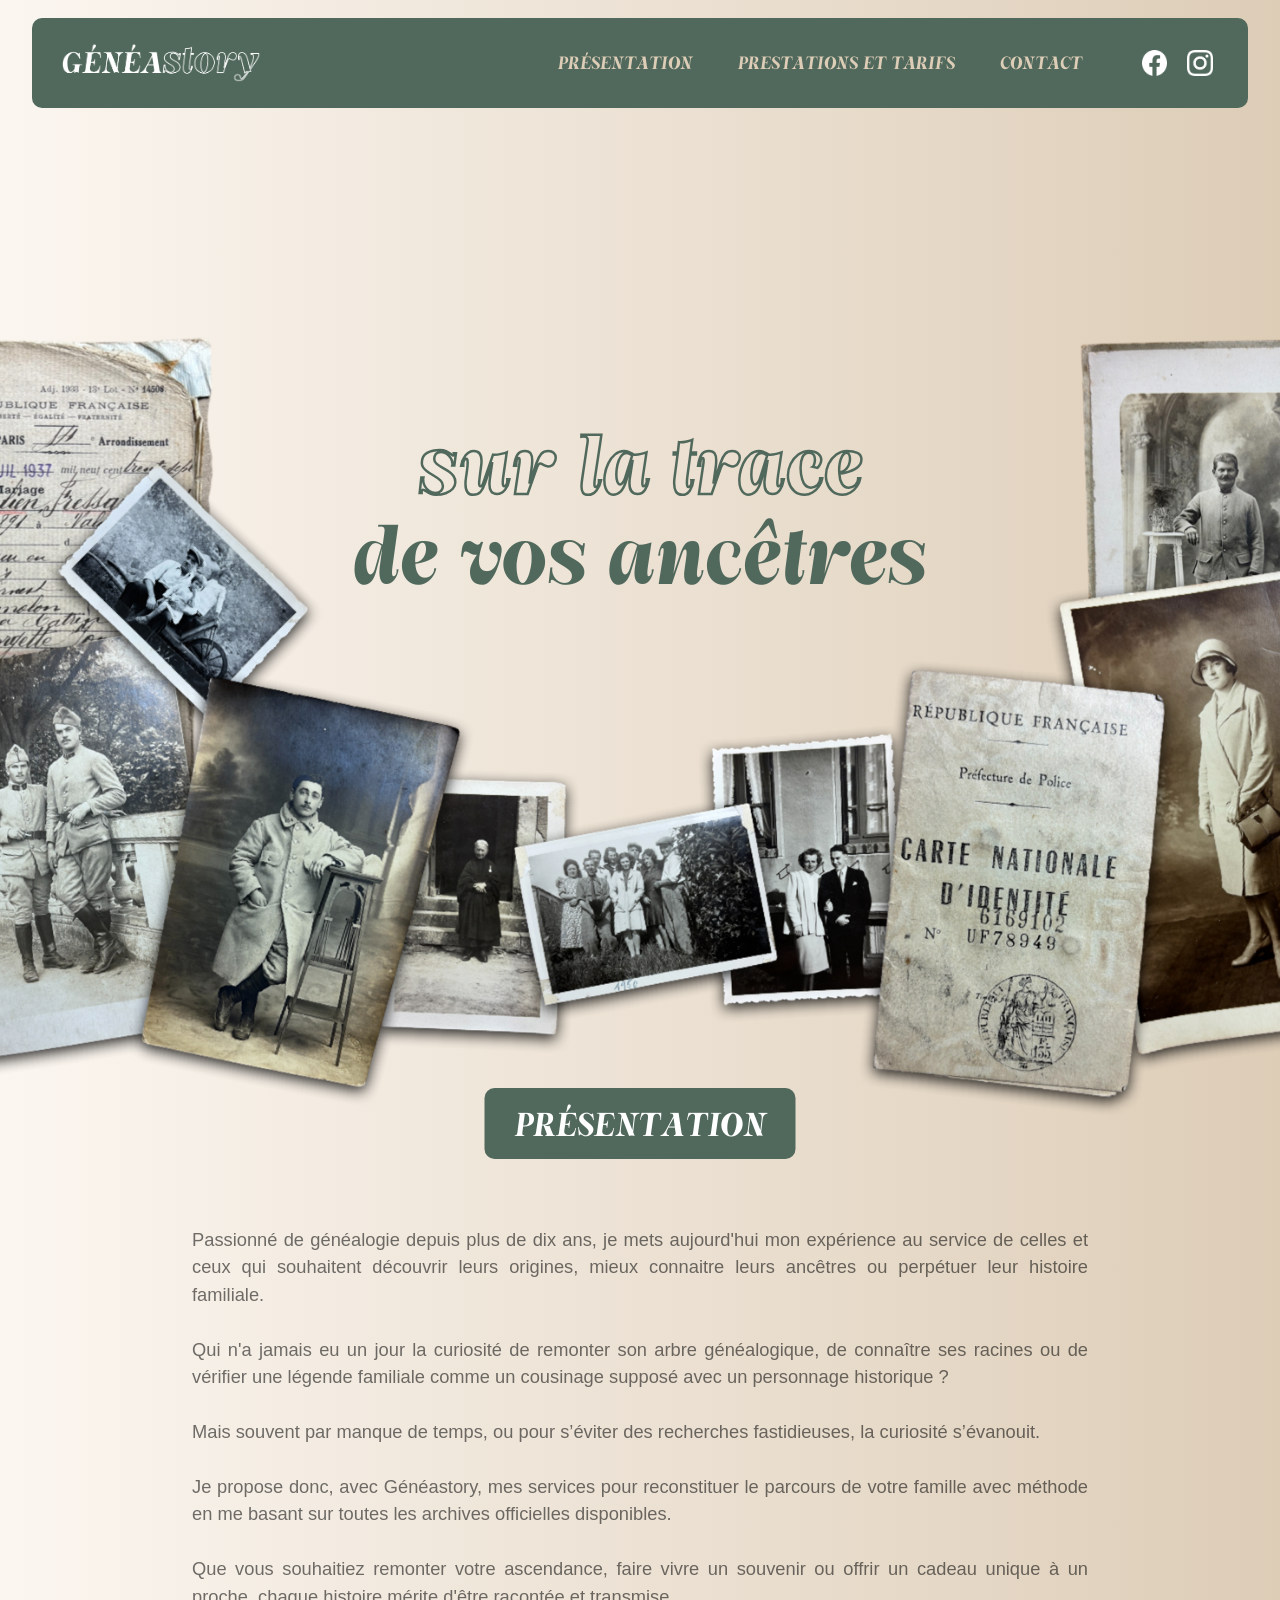
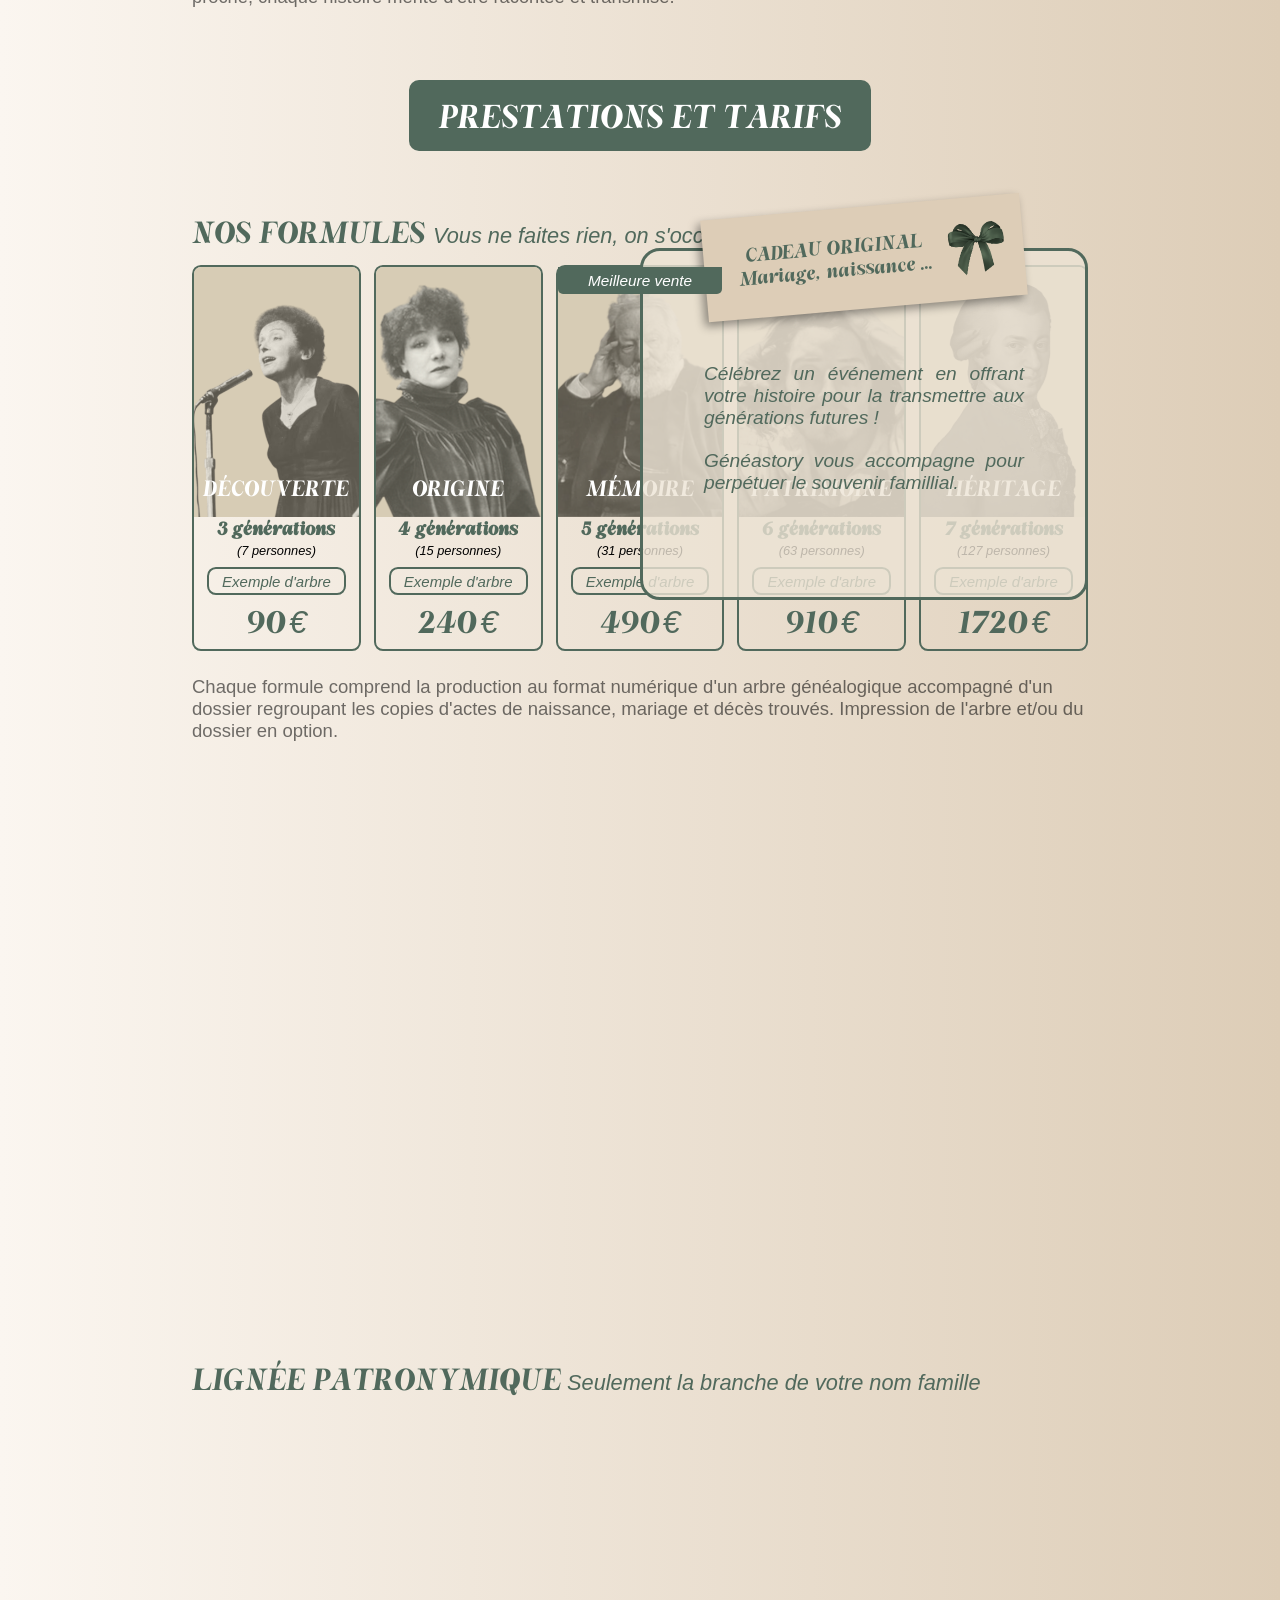
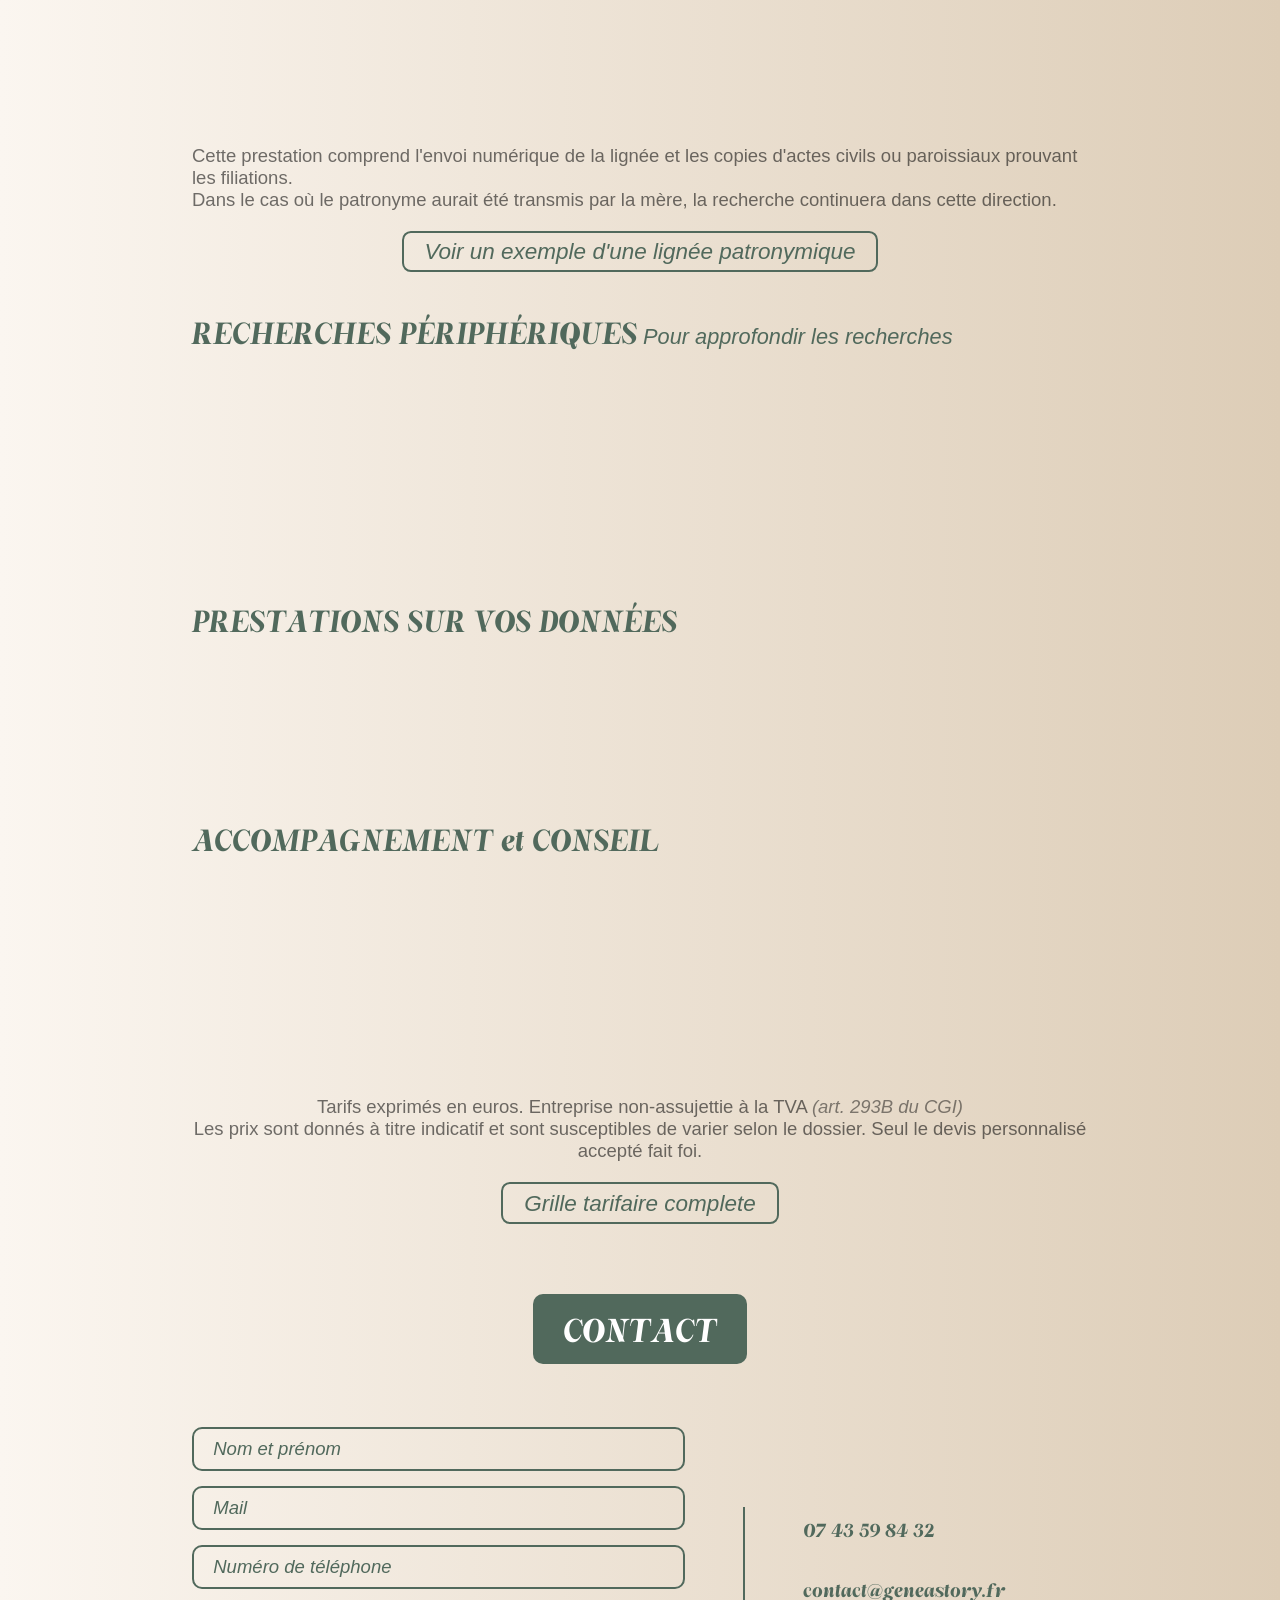
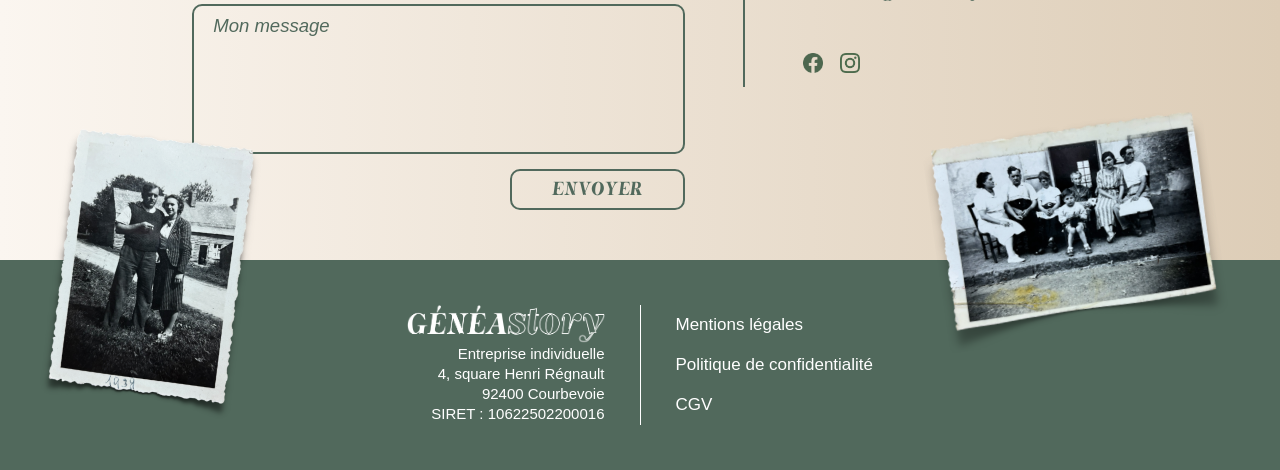
==== index.html @ c52652e8 "premier commit" ====
<!---------------------------------------
    © Arnaud Aublet, Guillaume Pannetier
    ---------------------------------------->

<!DOCTYPE html>
<html lang="fr">
<head>
    <meta charset="UTF-8" />
    <meta name="viewport" content="width=device-width, initial-scale=1.0"/>
    <title>Généastory</title>
    <link rel="icon" type="image/png" href="photos-site/logo-carre-geneastory.png">
    <!-- FEUILLE DE STYLE CSS -->
    <link href="css.css" rel="stylesheet">
</head>

<body>
    <header>
        <div id="nav-barre">
            <a href="#" class="lien-logo"><img alt="logo" class="logo" src="photos-site/logo-geneastory.png"></a>
            <nav class="nav">
                <a href="#presentation" class="bouton" id="bouton-pres">présentation</a>
                <a href="#tarifs" class="bouton" id="bouton-tarifs">prestations et tarifs</a>
                <a href="#contact" class="bouton" id="bouton-contact">contact</a>
                <div id="reseaux">
                    <a href="https://www.facebook.com/geneastory" target="_blank"><img alt="facebook" class="logos-reseaux" id="logo-fb" src="photos-site/logo-fb-geneastory.png"></a>
                    <a href="https://www.instagram.com/geneastory_" target="_blank"><img alt="instagram" class="logos-reseaux" id="logo-insta" src="photos-site/logo-insta-geneastory.png"></a>
                </div>
            </nav>
        </div>
        <button class="hamburger" type="button" aria-label="Toggle navigation" aria-expanded="false">
                <span></span>
                <span></span>
                <span></span>
        </button>
    </header>

    <main>
        <section id="home">
            <h1 id="titre-site">
                <span class="texte-transparent">sur la trace</span><br>
                <span>de vos ancêtres</span>
            </h1>
            <img src="photos-site/ensemble-photos.png" alt="archives" class="archives" id="archives-ordi">
            <img src="photos-site/ensemble-photos-mobile.png" alt="archives" class="archives" id="archives-mobile">
        </section>
        <section id="presentation">
            <h1 class="titre-section">présentation</h1>
            <p id="texte-presentation">
                <br>
                Passionné de généalogie depuis plus de dix ans, je mets aujourd'hui mon expérience au service de celles et ceux qui souhaitent découvrir leurs origines, mieux connaitre leurs ancêtres ou perpétuer leur histoire familiale.
                <br><br>
                Qui n'a jamais eu un jour la curiosité de remonter son arbre généalogique, de connaître ses racines ou de vérifier une légende familiale comme un cousinage supposé avec un personnage historique ?
                <br><br>
                Mais souvent par manque de temps, ou pour s’éviter des recherches fastidieuses, la curiosité s’évanouit.
                <br><br>
                Je propose donc, avec Généastory, mes services pour reconstituer le parcours de votre famille avec méthode en me basant sur toutes les archives officielles disponibles.
                 <br><br>
                Que vous souhaitiez remonter votre ascendance, faire vivre un souvenir ou offrir un cadeau unique à un proche, chaque histoire mérite d'être racontée et transmise.
            </p>
        </section>
        <section id="tarifs">
            <h1 class="titre-section">prestations et tarifs</h1>
            <h2 class="sous-titre">
                <span class="categories ligne-haute">Nos formules </span>
                <span class="ligne-basse">Vous ne faites rien, on s'occupe de tout !</span>
            </h2>
            <div id="formules">
                <div class="carte openPdf" href="pdf/decouverte.png" id="decouverte">
                    <img src="photos-site/1-decouverte-miniature.png" alt="découverte" class="img-carte">
                    <h3>Découverte</h3>
                    <h4>3 générations</h4>
                    <p>(7 personnes)</p>
                    <div class="exemple">Exemple d'arbre</div>
                    <p class="prix">90<span class="euro"> €</span></p>
                </div>
                <div class="carte openPdf" href="pdf/origine.png" id="origine">
                    <img src="photos-site/2-origine-miniature.png" alt="origine" class="img-carte">
                    <h3>Origine</h3>
                    <h4>4 générations</h4>
                    <p>(15 personnes)</p>
                    <a class="exemple">Exemple d'arbre</a>
                    <p class="prix">240<span class="euro"> €</span></p>
                </div>
                <div class="carte meilleure-vente openPdf" href="pdf/memoire.png" id="memoire" >
                    <img src="photos-site/3-memoire-miniature.png" alt="mémoire" class="img-carte">
                    <h3>Mémoire</h3>
                    <h4>5 générations</h4>
                    <p>(31 personnes)</p>
                    <a class="exemple">Exemple d'arbre</a>
                    <p class="prix">490<span class="euro"> €</span></p>
                </div>
                <div class="carte openPdf" href="pdf/patrimoine.png" id="patrimoine">
                    <img src="photos-site/4-patrimoine-miniature.png" alt="patrimoine" class="img-carte">
                    <h3>Patrimoine</h3>
                    <h4>6 générations</h4>
                    <p>(63 personnes)</p>
                    <a class="exemple">Exemple d'arbre</a>
                    <p class="prix">910<span class="euro"> €</span></p>
                </div>
                <div class="carte openPdf" href="pdf/heritage.png" id="heritage">
                    <img src="photos-site/5-heritage-miniature.png" alt="héritage" class="img-carte">
                    <h3>Héritage</h3>
                    <h4>7 générations</h4>
                    <p>(127 personnes)</p>
                    <a class="exemple">Exemple d'arbre</a>
                    <p class="prix">1720<span class="euro"> €</span></p>
                </div>
                <div class="carte" id="carte-cadeau">
                    <div class="idee-cadeau">
                        <p>
                            CADEAU ORIGINAL <br>
                            Mariage, naissance ...
                        </p>
                        <img src="photos-site/noeud.png" alt="noeud" class="noeud">
                    </div>
                </div>
            </div>
            <p class="asterisque">Chaque formule comprend la production au format numérique d'un arbre généalogique accompagné d'un dossier regroupant les copies d'actes de naissance, mariage et décès trouvés. Impression de l'arbre et/ou du dossier en option.</p>
            
            <div id="arbre">
                <img src="photos-site/arbre-genealogique.PNG" alt="arbre" id="photo-arbre">
                <div id="enveloppe">
                    <div class="idee-cadeau">
                        <p>
                            CADEAU ORIGINAL <br>
                            Mariage, naissance ...
                        </p>
                        <img src="photos-site/noeud.png" alt="noeud" class="noeud">
                    </div>
                    <p id="celebrez">Célébrez un événement en offrant votre histoire pour la transmettre aux générations futures ! <br><br>
                                    Généastory vous accompagne pour perpétuer le souvenir famillial.</p>
                </div>
            </div>

            <h2 class="sous-titre">
                <span class="categories ligne-haute">Lignée patronymique</span> 
                <span class="ligne-basse">Seulement la branche de votre nom famille</span>
            </h2>
            <div id="lignees">
                <div class="lignee ligne" id="quatre">
                    <h4>Nom de famille sur 4 générations</h4>
                    <p class="prix">60<span class="euro"> €</span></p>
                </div>
                <div class="lignee ligne" id="cinq">
                    <h4>Nom de famille sur 5 générations</h4>
                    <p class="prix">75<span class="euro"> €</span></p>
                </div>
                <div class="lignee ligne" id="six">
                    <h4>Nom de famille sur 6 générations</h4>
                    <p class="prix">90<span class="euro"> €</span></p>
                </div>
                <div class="lignee ligne" id="sept">
                    <h4>Nom de famille sur 7 générations</h4>
                    <p class="prix">105<span class="euro"> €</span></p>
                </div>
                <div class="lignee ligne" id="huit">
                    <h4>Nom de famille sur 8 générations</h4>
                    <p class="prix">120<span class="euro"> €</span></p>
                </div>
                <div class="lignee ligne" id="neuf">
                    <h4>Nom de famille sur 9 générations</h4>
                    <p class="prix">135<span class="euro"> €</span></p>
                </div>
                <div class="lignee ligne" id="dix">
                    <h4>Nom de famille sur 10 générations</h4>
                    <p class="prix">150<span class="euro"> €</span></p>
                </div>
                <div class="lignee ligne" id="onze">
                    <h4>À partir de 11 générations</h4>
                    <p class="prix"><span class="plus">+ </span>20<span class="euro"> €</span><span class="petit">/ancêtre</span></p>
                </div>
            </div> 
            <p class="asterisque">Cette prestation comprend l'envoi numérique de la lignée et les copies d'actes civils ou paroissiaux prouvant les filiations.<br>
                Dans le cas où le patronyme aurait été transmis par la mère, la recherche continuera dans cette direction.</p>
            <a href="pdf/lignee-patronymique.png" id="patronymique" class="exemple openPdf">Voir un exemple d'une lignée patronymique</a>
                        
            <h2 class="sous-titre">
                <span class="categories ligne-haute">Recherches périphériques</span> 
                <span class="ligne-basse">Pour approfondir les recherches</span>
            </h2>
            <div class="ligne" id="fratrie">
                <h4 class="ligne-haute">Recherche des frères et</h4> 
                <h4 class="ligne-basse">sœurs d'un ancêtre</h4>
                <p class="prix">120<span class="euro"> €</span></p>
            </div>
            <div class="ligne" id="oncles">
                <h4>Recherche des oncles et tantes d'un ancêtre</h4>
                <p class="prix">120<span class="euro"> €</span></p>
            </div>
            <div class="ligne" id="cousins">
                <h4>Recherche de cousins d'un ancêtre</h4>
                <p class="prix">150<span class="euro"> €</span><span class="petit">/branche</span></p>
            </div>
            
            <h2 class="sous-titre">
                <span class="categories ligne-haute">Prestations sur</span> 
                <span class="categories ligne-basse">vos données</span>
            </h2>
            <div class="ligne" id="mise-en-forme">
                <h4>Mise en forme de vos données</h4>
                <h4><span class="parentheses"> (format numérique ou format papier)</span></h4>
                <p class="prix">4<span class="euro"> €</span><span class="petit">/ancêtre</span></p>
            </div>
            <div class="ligne" id="verification">
                <h4>Vérification et correction</h4>
                <h4><span class="parentheses"> (de votre arbre généalogique)</span></h4>
                <p class="prix">7<span class="euro"> €</span><span class="petit">/ancêtre</span></p>
            </div>

            <h2 class="sous-titre"><span class="categories">Accompagnement <span class="minuscule">et</span> conseil</span></h2>
            <div class="ligne" id="aide">
                <h4>Aide à la généalogie à domicile</h4>
                <p class="prix">20<span class="euro"> €</span><span class="petit">/heure <span class="plus">+</span> déplacement</span></p>
            </div>
            <div class="ligne" id="initiation">
                <h4>Initiation à la généalogie</h4>
                <p class="prix">100<span class="euro"> €</span><span class="petit">/demi-journée <span class="plus">+</span> déplacement</span></p>
            </div>
            <div class="ligne" id="sur-mesure">
                <h4>Vos projets sur mesure</h4>
                <a href="#contact" id="devis" class="exemple">SUR DEVIS</a>
            </div>
            <p class="asterisque centre">Tarifs exprimés en euros. Entreprise non-assujettie à la TVA <span class="article">(art. 293B du CGI)</span><br>
                Les prix sont donnés à titre indicatif et sont susceptibles de varier selon le dossier. Seul le devis personnalisé accepté fait foi.</p>
            <a href="pdf/tarifs.png" id="grille" class="exemple openPdf">Grille tarifaire complete</a>
            </section>

        <section id="contact">
            <h1 class="titre-section">contact</h1>
            <div id="formulaire">
                <div class="gauche">
                    <form 
                    name="contact" 
                    method="POST" 
                    data-netlify="true"
                    netlify-honeypot="bot-field"
                    netlify>

                        <input type="hidden" name="form-name" value="contact">

                        <input type="text" name="nom" placeholder="Nom et prénom" required>
                        <input type="email" name="email" placeholder="Mail" required>
                        <input type="tel" name="numero" placeholder="Numéro de téléphone">
                        <textarea name="message" placeholder="Mon message" required></textarea>
                        <p hidden>
                            <label>
                                Ne pas remplir : <input name="bot-field">
                            </label>
                        </p>
                        <button type="submit">Envoyer</button>
                    </form>
                    <p id="confirmation">
                        Votre message a bien été envoyé !
                    </p>
                </div>

                <div class="separateur"></div>

                <div class="droite">
                    <p>
                        07 43 59 84 32 <br>
                        contact@geneastory.fr <br>
                        <span id="logos-form">
                            <a href="https://www.facebook.com/geneastory" target="_blank"><img alt="facebook" class="logos-reseaux" id="logo-fb" src="photos-site/logo-fb-geneastory.png"></a>
                            <a href="https://www.instagram.com/geneastory_" target="_blank"><img alt="instagram" class="logos-reseaux" id="logo-insta" src="photos-site/logo-insta-geneastory.png"></a>
                        </span>
                    </p>
                </div>
            </div>
        </section>
    </main>

    <footer>
        <img src="photos-site/photo-scroll-1.png" alt="archive" id="scroll-1">
        <img src="photos-site/photo-scroll-3.png" alt="archive" id="scroll-3">
        <div id="bottom">
            <div class="gauche">
                <a href="#" class="lien-logo"><img alt="logo" class="logo" src="photos-site/logo-geneastory.png"></a>
                <p id="adresse">
                    Entreprise individuelle<br>
                    4, square Henri Régnault <br>
                    92400 Courbevoie <br>
                    SIRET : 10622502200016
                </p>
            </div>
            <div class="separateur"></div>
            <div class="droite">
                <a href="mentions-legales.html" class="lien-header">Mentions légales</a>
                <a href="politique-confidentialite.html" class="lien-header">Politique de confidentialité</a>
                <a href="cgv.html" class="lien-header">CGV</a>
            </div>
        </div>
    </footer>

    <div id="imageModal" class="modal">
    <div class="modal-content">
        <button class="close">&times;</button>
        <div class="image-container">
            <img id="modalImage" src="" alt="">
        </div>
    </div>
</div>

    <script src="js.js"></script>

</body>
</html>
---- css.css ----
/*
    =========================================
    © Arnaud Aublet, Guillaume Pannetier
    =========================================
*/

@font-face {
    font-family : Skene;
    src: url(fonts/skene-italic-Regular.ttf);
}

* {
    margin: 0;
    padding: 0;
    box-sizing: border-box;
    font-family: "Roboto", sans-serif;
}

body {
    overflow-x: clip;
}

html {
    overscroll-behavior-y: none;
    overscroll-behavior-x: none;
    overflow-x: clip;
    background: 
        linear-gradient(to right, 
                        rgb(251, 246, 240), 
                        rgb(221, 205, 183));
}

/*
========================================
                  Menu
========================================
*/

header {
    display: flex;
    justify-content: center;
    align-items: center;
    position: sticky;
    top: 0;
    margin-top: clamp(10px, 2vh, 20px);
    z-index: 1000;
}

#nav-barre {
    display: flex;
    align-items: center;
    background: #51695C;
    width: 95%;
    height: clamp(50px, 10vh, 100px);
    max-height: 10vw;
    border-radius: 10px;
}

.lien-logo {
    margin-right: auto;
    margin-left: clamp(15px, 5vw, 30px);
}

.logo {
    display: flex;
    height: clamp(30px, 3vw, 60px);
    width: auto; 
    filter: brightness(0) invert(1);
    align-items: center;
    transition: all 0.3s ease;
}

nav {
    display: flex;
    justify-content: center;
    align-items: center;
    padding: 5px;
    gap: clamp(10px, 3.5vw, 100px);
    text-transform: uppercase;
    line-height: 1;
}

.bouton {
    margin-top: clamp(1.25px, 0.143vw, 2.5px);
    font-family: Skene;
    text-decoration: none;
    color: #ddcdb7;
    font-size: clamp(17.5px, 1.3vw, 27.5px);
    white-space: nowrap;
    transition: transform 0.3 ease; 
}

.bouton:hover, .bouton.PageActive {
    margin-top: none;
    color: white;
    text-transform: lowercase;
    font-size: clamp(21.5px, 1.6vw, 33.85px);
}

#bouton-pres:hover, .PageActive#bouton-pres {
    padding: 0 clamp(4.9px, 0.37vw, 7.83px);
}

#bouton-tarifs:hover, .PageActive#bouton-tarifs {
    padding: 0 clamp(9.2px, 0.67vw, 14.17px);
}

#bouton-contact:hover, .PageActive#bouton-contact {
    padding: 0 clamp(6.26px, 0.465vw, 9.84px);
}

#reseaux {
    display: flex;
    justify-content: center;
    align-items: center;
    gap: clamp(10px, 3vw, 20px);
    margin-left: clamp(10px, 5vw, 15px);
    margin-right: clamp(15px, 5vw, 30px);
}

.logos-reseaux {
    height: clamp(20px, 2vw, 40px);
    width: auto;
    vertical-align: middle;
    transition: all 0.3s ease;
}

.logos-reseaux:hover {
    transform: scale(1.15);
}

.logos-reseaux:not(#logos-form .logos-reseaux) {
    filter: brightness(0) invert(1);
}

.hamburger {
    display: none;
}

@media screen and (max-width: 900px) and (min-width: 551px) {
    #reseaux {
        display: none;
    }

    nav {
        margin-right: clamp(5px, 2vw, 20px);
    }

    .lien-logo {
        margin-left: clamp(5px, 2vw, 20px);
    }
}

@media screen and (max-width: 720px) and (min-width: 551px) {
    nav {
        margin: 0 auto;
    }

    header .lien-logo {
        display: none;
    }
}

@media screen and (max-width: 550px) {
    header{
        position: sticky;
        top: 0;
        margin: 0;
        background: transparent;
        justify-content: center;
    }

    #nav-barre{
        width: 100%;
        height: 7vh;
        border-radius: 0;
        justify-content: center;
        position: relative;
        z-index: 100;
        box-shadow: 0 20px 40px rgba(0, 0, 0, 0.15);
        max-height: 100px;
    }

    .lien-logo{
        margin: 0;
    }

    .logo{
        height: clamp(25px, 10vw, 45px);
    }

    #nav-barre:has(.nav.open)::after {
        content: "";
        position: fixed;
        margin-top: 7vh;
        width: 100vw;    /* longueur */

        height: 1px;

        background: linear-gradient(
            to right,
            transparent,
            rgba(255, 255, 255, 0.2) 25%,
            rgba(255, 255, 255, 0.5) 50%,
            rgba(255, 255, 255, 0.2) 75%,
            transparent
        );
        transition: all 0.5s ease;
    }

    .nav{
        position: absolute;
        top: 7vh;
        left: 0;
        width: 100%;

        display: flex;
        flex-direction: column;
        justify-content: flex-start;
        align-items: center;

        gap: 25px;
        padding: 30px 0;

        background: #51695C;
        border-radius: 0 0 20px 20px;
        transition: transform .35s ease;
        transform: translateY(-150%);
        z-index: -1;
    }

    .nav.open{
        transform: translateY(0);
    }

    .bouton{
        font-size: 18px;
        margin: 2.5px 0;
    }

    #reseaux {
        display: flex;
        justify-content: center;
        gap: 20px;
        margin: 10px 0 0 0;
    }

    .logos-reseaux {
        height: clamp(12.5px, 2.5vh, 25px);
    }

    .hamburger{
        position: absolute;
        right: 18px;

        display: flex;
        justify-content: center;
        align-items: center;

        width: 26px;
        height: 22px;

        border: none;
        background: transparent;
        cursor: pointer;
        z-index: 200;
    }

    .hamburger span{
        position: absolute;
        width:100%;
        height:2px;
        background:white;
        transition:.3s;
    }

    .hamburger span:nth-child(1){
        transform:translateY(-8px);
    }

    .hamburger span:nth-child(3){
        transform:translateY(8px);
    }

    .hamburger.open span:nth-child(1){
        transform:rotate(45deg);
    }

    .hamburger.open span:nth-child(2){
        opacity:0;
    }

    .hamburger.open span:nth-child(3){
        transform:rotate(-45deg);
    }
}

/*
========================================
                  Main
========================================
*/

#presentation, #tarifs, #contact, #mentions, #pc, #cgv {
    margin-left: 50%;
    transform: translateX(-50%);
    margin-top: 50px;
    width: 70vw;
}

#presentation, #tarifs, #contact {
    scroll-margin-top: 12vh;
}

.titre-section {
    display: inline-flex;
    align-items: center;
    justify-content: center;
    background: #51695C;
    border-radius: 10px;
    padding: clamp(10px, 2vh, 20px) clamp(15px, 5vw, 30px) clamp(7.5px, 1.5vh, 15px) clamp(15px, 5vw, 30px);
    text-transform: uppercase;
    font-family: Skene;
    color: white;
    margin-left: 50%;
    transform: translateX(-50%);
    font-size: clamp(32.5px, 2.14vw, 75px);
    font-weight: lighter;
    margin-top: 20px;
    margin-bottom: 20px;
    width: max-content;
    white-space: nowrap;
}

#formulaire, #bottom {
    display: flex;
    align-items: stretch;
    gap: clamp(5px, 1.5vw, 10px);
}

.gauche, .droite {
    display: flex;
    flex-direction: column;
    flex-shrink: 0;
    width: 50%;
}

@media screen and (max-width: 900px) {
    
    #presentation, #tarifs, #contact, #mentions, #pc, #cgv {
        width: 85vw;
    }
    
}

@media screen and (max-width: 550px) {

    #presentation, #tarifs, #contact, #mentions, #pc, #cgv {
        width: 85vw;
    }

    #presentation, #tarifs, #contact {
        scroll-margin-top: 10vh;
    }

    .titre-section {
        font-size: clamp(17.5px, 6vw, 30px);
    }

    #formulaire, #bottom {
        flex-direction: column;
    }

    .gauche, .droite {
        width: 100%;
        align-items: center;
        justify-content: center;
    }
}

/*
=========================================
                1ère page
=========================================
*/

#home {
    font-family: Skene;
    height: 100vh;
    position: relative;
    min-height: 61vw;
}

#titre-site {
    left: 50vw;
    top: 45vh;
    transform: translate(-50%, -50%);
    position: absolute;
    pointer-events: none;
    white-space: nowrap;
    line-height: min(6vw, clamp(2vw, 5vh, 90px));
    color: #51695C;
}

#titre-site span {
    font-weight: lighter;
    font-family: Skene;
    font-size: clamp(75px, 6.5vw, 200px);
    letter-spacing: -0.01em;
    display: flex;
    align-items: center;
    justify-content: center;
}

.texte-transparent {
    -webkit-text-stroke: 2.5px #51695C;  /* Contour en vert */
    color: transparent;  /* Texte en transparent */
}

.archives {
    position: absolute;
    left: 50%;
}

#archives-ordi {
    width: 100%;
    height: auto;
    bottom: 0;
    transform: translate(-50%, 15%);
}

#archives-mobile {
    transform: translate(-50%, -45%);
    display: none;
}

@media screen and (max-width: 550px) {
    
    #titre-site span {
        font-size: clamp(30px, 12.5vw, 75px);
    }

    #archives-ordi{
        display: none;
    }

    #archives-mobile {
        display: block;
        width: 115vw;
        top: 50%;
    }

    .texte-transparent{
        -webkit-text-stroke: 2px #51695C;
    }
}

@media screen and (max-width: 1260px) and (min-width: 551px){
    #archives-ordi{
        width:130svh;
    }

}

/*
=========================================
                2ème page
=========================================
*/

#presentation {
    margin-top: 60px;
}

#texte-presentation {
    margin: 20px auto;
    font-size: clamp(17.5px, 1.43vw, 25px);
    text-align: justify;
    line-height: 1.5;
    font-weight: 500;
    opacity: 0.55;
}

@media screen and (max-width: 550px) {

    #presentation {
        margin-top: 20vh;
    }

    #texte-presentation {
        font-size: clamp(12.5px, 3.5vw, 20px);
    }
}

/*
=========================================
                3ème page
=========================================
*/

.sous-titre {
    color: #51695C;
    margin-top: clamp(25px, 5vh, 50px);
    margin-bottom: clamp(7.5px, 1.5vh, 15px);
    font-style: italic;
    font-weight: 100;
    font-size: clamp(15px, 1.7vw, 27.5px);
}

.sous-titre .categories {
    font-style: normal;
    font-family: Skene;
    font-size: clamp(20px, 2.35vw, 40px);
    text-transform: uppercase;
}

.ligne-haute, .ligne-basse {
    white-space: nowrap;
}

.sous-titre .categories .minuscule {
    font-style: normal;
    font-family: Skene;
    font-size: clamp(20px, 2.35vw, 40px);
    text-transform: lowercase;
}

#formules {
    display: flex;
    justify-content: center;
    align-items: center;
    gap: clamp(5px, 1vw, 20px);
}

.carte {
    border-radius: clamp(7.5px, 0.7vw, 10px);
    border: #51695C solid clamp(2px, 0.2vw, 3px);
    transition: all 0.3s ease;
}

.carte * {
    text-decoration: none;
}

.img-carte {
    width: 100%;
    background: #D7CCB5;
    border-radius: 7px 7px 0 0;
}

.carte h3, h4, .carte p {
    text-align: center;
}

.carte h3, h4 {
    font-family: Skene;
}

.carte h3 {
    color: white;
    margin-top: clamp(-50px, -3.5vw, -5px);
    padding-bottom: clamp(5px, 1.25vw, 25px);
    text-transform: uppercase;
    font-size: clamp(12.5px, 1.7vw, 32.5px);
    font-weight: lighter;
    font-style: normal;
}

.carte:not(#carte-cadeau):hover {
    transform: scale(1.05);
}

.carte:not(#carte-cadeau) p:not(.carte .prix) {
    color: black;    
    font-style: italic;
    font-weight: 100;
    margin-top: clamp(1.5px, 0.175vw, 2.5px);
    font-size: clamp(10px, 1vw, 17.5px);
}

#carte-cadeau {
    display: none;
}

h4 {
    color: #51695C;
    font-size: clamp(12.5px, 1.45vw, 300px);
    white-space: nowrap;
}

.lignee h4 {
    font-size: clamp(9.75px, 1.45vw, 300px);
}

.exemple {
    display: flex;
    align-items: center;
    justify-content: center;
    border-radius: clamp(5px, 0.7vw, 10px);
    border: #51695C clamp(1.5px, 0.2vw, 3px) solid;
    text-decoration: none;
    color: #51695C;
    font-style: italic;
    width: max-content;
    margin: clamp(5px, 0.7vw, 10px) auto;
    padding: clamp(2.5px, 0.34vw, 5px) clamp(5px, 1.02vw, 15px) clamp(2px, 0.27vw, 4px);
    font-size: clamp(10px, 1.25vw, 15px);
    transition: all 0.3s ease;
}

#lignees {
    display: grid;
    grid-template-columns: 1fr 1fr;
    gap: clamp(5px, 1.5vw, 10px);
}

#patronymique:hover, #grille:hover, #devis:hover {
    transform: scale(1.03);
}

.prix {
    color: #51695C;
    padding-bottom: clamp(4px, 0.5vw, 10px);
    font-size: clamp(20px, 2.5vw, 40px);
    font-family: Skene;
}

.meilleure-vente {
    position: relative;
}

.carte.meilleure-vente::before {
    content: "Meilleure vente";
    padding: clamp(4.5px, 0.35vw, 7.5px);
    border-radius: 0 0 5px 5px;
    left: 0;
    right: 0;
    text-align: center;
    position: absolute;
    background: #51695C;
    color: white;
    font-size: clamp(10.5px, 1.2vw, 22.5px);
    font-weight: 100;
    z-index: 10;
    font-style: italic;
}

.asterisque {
    opacity: 0.55;
    margin-top: clamp(15px, 2vw, 30px);
    font-size: clamp(13px, 1.5vw, 18.5px);
}

.ligne {
    display: flex;
    align-items: center;
    border-radius: 10px;
    border: #51695C solid clamp(1.5px, 0.2vw, 3px);
    background: #D7CCB5;
    margin: 15px 0;
    opacity: 0;
}

.lignee.ligne {
    margin: 7.5px 0;
}

.ligne h4 {
    margin-left: clamp(5px, 0.8vw, 15px);
}

.parentheses {
    font-size: clamp(10px, 1.25vw, 22.5px);
    font-style: italic;
    font-weight: 100;
    white-space: nowrap;
}

.ligne .prix {
    background: #51695C;
    border-radius: 5px;
    color: white;
    width: clamp(60px, 12%, 400px);
    padding: 6px 0 4px 5px;
    margin-left: auto;
    display: flex;
    align-items: center;
    justify-content: center;

}

#mise-en-forme .prix, #verification .prix {
    width: 15.75%;
}

#cousins .prix {
    width: clamp(95px, 19.5%, 450px);
}

.lignee .prix {
    width: 25%;
}

#aide .prix {
    width: clamp(130px, 25.5%, 500px);
}

#initiation .prix {
    width: clamp(170px, 31.5%, 550px);
}

#onze .prix{
    width: clamp(95px, 40%, 400px);
}

.petit {
    font-size: clamp(8px, 1.05vw, 20px);
    font-family: Skene;
    margin-bottom: clamp(-9px, -0.68vw, -5.5px);
}

.euro {
    margin-top: clamp(1px, 0.24vw, 3.5px);
    padding-left: clamp(1px, 0.14vw, 2px);
    font-style: oblique;
}

.carte .euro {
    margin-left: clamp(-12.5px, -0.6vw, -6px);
}

#patronymique, #grille {
    padding: clamp(3.5px, 0.476vw, 7px) clamp(8px, 1.63vw, 24px) clamp(3px, 0.405vw, 6px);
    font-size: clamp(12px, 2.75vw, 22.5px);
    margin-top: 20px;
}

#devis {
    padding: clamp(3.5px, 0.476vw, 7px) clamp(8px, 1.63vw, 24px) clamp(2px, 0.27vw, 4px);    
    margin-right: clamp(20px, 2.72vw, 50px);
    font-size: clamp(12.5px, 1.5vw, 20px);
}  

.centre {
    text-align: center;
}

#arbre {
    position: relative;
    width: 100vw;
    height: 45vw;
}

#photo-arbre {
    position: relative;
    width: 90vw;
    will-change: transform;
    z-index: 10;
    right: 45vw;
    transform: translateX(-100%);
}

#enveloppe {
    width: 35vw;
    height: 27.5vw;
    background: rgba(237, 228, 213, 0.8);
    display: flex;
    justify-content: center;
    align-items: center;
    position: absolute;
    right: 30vw;
    transform: translateY(-40vw);
    border: #51695C solid 3px;
    border-radius: 20px;
}

.idee-cadeau {
    width: 25vw;
    height: 8vw;
    background: #ddcdb7;
    color: #51695C;
    display: flex;
    justify-content: center;
    align-items: center;
    position: absolute;
    /*right: 10vw;*/
    transform: translateY(-13vw) rotate(-5deg);
    padding-left: 1.5vw;
    box-shadow: -4px 4px 10px rgba(0, 0, 0, 0.4);
    z-index: 1;
}

.idee-cadeau p {
    font-family: Skene;
    font-size: clamp(11px, 1.5vw, 400px);
    text-align: center;
}

.noeud {
    width: clamp(40px, 8vw, 65px);
    height: clamp(40px, 8vw, 65px);
    margin-left: 1vw;
}

#celebrez {
    font-style: italic;
    font-size: clamp(10px, 1.5vw, 300px);
    color: #51695C;
    position: absolute;
    width: 25vw;
    height: 27.5vw;
    text-align: justify;
    /*right: 15vw;*/
    padding-top: 50%;
    transform: translateY(-30%);
    line-height: clamp(12.5px, 1.7vw, 300px);
}

@media screen and (max-width: 900px) {

    #photo-arbre {
        right: 37vw;
    }

    .carte h3 {
        font-size: clamp(12.5px, 2.25vw, 20px);
    }

    #enveloppe {
        width: 42vw;
        right: 15vw;
    }

    .idee-cadeau{
        width: 32vw;
        height: 7vw;
    }

    #celebrez {
        width: 30vw;
    }

}

@media screen and (max-width: 900px) and (min-width: 721px) {
    
    h4 {
        font-size: clamp(14.5px, 2vw, 300px);
    }

    .lignee h4 {
        font-size: clamp(12.5px, 1.45vw, 300px);
    }

    .parentheses {
        font-size: clamp(12px, 1.5vw, 22.5px);
    }

    .idee-cadeau p {
        font-size: clamp(15px, 2vw, 400px);
    }

    #celebrez {
        font-size: clamp(15px, 2vw, 300px);
        line-height: clamp(16.5px, 2.3vw, 300px);
        transform: translateY(-47.5%);
    }

    .carte:not(#carte-cadeau) p:not(.carte .prix) {
        font-size: clamp(11.5px, 1.35vw, 17.5px);
    }
        
    #patronymique, #grille {
        font-size: clamp(12px, 2.25vw, 22.5px);
    }
        
    .petit {
        font-size: clamp(8px, 1.35vw, 20px);
    }

}

@media screen and (max-width: 720px) {
    
    #celebrez {
        transform: translateY(-37.5%);
    }

}

@media screen and (max-width: 550px) {

    .carte:not(#carte-cadeau) p:not(.carte .prix) {
        font-size: clamp(10px, 2.5vw, 17.5px);
    }

    .sous-titre {
        margin-top: clamp(10px, 2.5vh, 25px);
        font-size: clamp(14px, 2.75vw, 27.5px);
    }

    .sous-titre .categories {
        font-size: clamp(18px, 3.75vw, 40px);
    }

    #formules {
        display: grid;
        grid-template-columns: 1fr 1fr;
        gap: 15px;
        align-items: start;
    }

    #carte-cadeau .idee-cadeau {
        flex-direction: column-reverse;
        margin-left: calc(-2.5vw - 2px);
        width: calc(100% + 5vw + 4px);
        height: 100%;
        background: transparent;
        transform: none;
        padding-left: 0;
        box-shadow: none;
    }

    .noeud {
        margin-left: 0 ;
        transform: translateY(-9vw);
        height: 65px;
        width: 65px;
    }

    #carte-cadeau, #enveloppe {
        display: block;
        width: calc(100% - 5vw);
        height: 50%;
        margin: 50% 2.5vw;
        border: clamp(2px, 0.2vw, 3px) solid #51695C;
        transform: translateY(-0%);
    }

    .exemple {
        font-size: clamp(11px, 2.5vw, 15px);
    }

    .idee-cadeau p {
        margin: 0 4vw;
        transform: translateY(-5vw);
        font-size: clamp(17px, 4vw, 100px);
    }

    .img-carte {
        height: 100%;
        background: #D7CCB5;
        border-radius: 7px 7px 0 0;
    }

    .carte h3 {
        color: white;
        margin-top: clamp(-55px, -7.5vw, -25px);
        padding-bottom: clamp(5px, 2vw, 25px);
        text-transform: uppercase;
        font-size: clamp(13.5px, 5vw, 32.5px);
        font-weight: lighter;
        font-style: normal;
    }

    #lignees {
        grid-template-columns: 1fr;
        gap: 0;
    }

    #fratrie .prix, #oncles .prix {
        width: clamp(55px, 15%, 65px);
        padding: 6px 0 4px 0;
    }

    .lignee.ligne {
        margin: 5px 0;
    }

    .ligne {
        margin: 10px 0;
    }

    .ligne .prix {
        padding: 6px 0 4px 2px;
        width: clamp(55px, 15%, 65px);
    }

    h4:not(.carte h4, .lignee h4) {
        font-size: clamp(8px, 2.95vw, 20px);
    }

    .lignee h4 {
        font-size: clamp(11px, 3vw, 20px);
    }

    .parentheses {
        display: none;
    }

    #mise-en-forme .prix, #verification .prix {
        width: clamp(65px, 22%, 90px);
    }

    #cousins .prix {
        width: clamp(85px, 27%, 110px);
    }

    #aide .prix {
        width: clamp(90px, 40.5%, 172px);
    }

    #initiation .prix {
        width: clamp(125px, 52.5%, 225px);
    }

    #onze .prix {
        width: clamp(90px, 25%, 110px);
    }

    .petit {
        font-size: clamp(8px, 2.25vw, 20px);
    }

    #arbre {
        position: relative;
        width: auto;
        height: auto;
    }

    #photo-arbre {
        width: 120vw;
        height: auto;
        margin: 0 20vw;
        right: 50vw;
    }

    #enveloppe {
        display: none;
    }
}

/*
=========================================
                4ème page
=========================================
*/

#contact {
    margin-bottom: 50px;
}

#formulaire .gauche {
    width: 55%;
}

#formulaire .droite {
    width: 35%;
    justify-content: center;
    padding-left: clamp(40px, 7.5vw, 120px);
    margin-left: clamp(-60px, -3.75vw, -20px);
}

form {
    margin-top: 35px;
    display: flex;
    flex-wrap: wrap;
    justify-content: space-between;
}

form textarea, form input {
    background: transparent;
    border: solid clamp(2px, 0.2vw, 3px) #51695C;
    margin: 7.5px 0; 
    box-sizing: border-box;
    outline: none;
    transition: 0.2s;
    width: 100%;
    padding: 1vh 1.5vw;
    border-radius: 10px;
    font-weight: 500;
    font-size: clamp(14.5px, 1.45vw, 50px);
    color: #51695C;
}

form textarea {
    height: 150px;
    resize: none;
}

form textarea::placeholder, form input::placeholder {
    color: #51695C;
    text-decoration: none;
    font-style: italic;
    font-size: clamp(14.5px, 1.45vw, 50px);
    font-weight: 100;
}

form button {
    border-radius: 10px;
    border: solid clamp(2px, 0.2vw, 3px) #51695C;
    color: #51695C;
    background: transparent;
    text-transform: uppercase;
    font-family: Skene;
    font-size: clamp(14.5px, 1.45vw, 50px);
    outline: none;
    margin: 7.5px 0 0 auto; 
    cursor: pointer;
    transition: all 0.4s ease;
    padding: 7.5px 40px;
}

form button:hover {
    color: white;
    background: #51695C;
}

#formulaire .droite p {
    text-decoration: none;
    font-size: clamp(15px, 1.5vw, 85px);
    font-family: Skene;
    color: #51695C;
    line-height: 60px;
}

#confirmation {
    position: absolute;
    bottom: 5px;
    left: 75px;
    color: #51695C;
    font-family: Skene;
    font-size: 1.5vw;
    transition: all 0.5s ease;
    display: none;
}

.separateur {
    padding: 10% 1px;
    margin: auto 0 auto clamp(20px, 3.75vw, 60px);
    background-color: #51695C;
    align-self: stretch; /* prend toute la hauteur */
}

#logos-form {
    display: flex;
    gap: clamp(8.5px, 2.5vw, 17px);
    margin-top: 10px;
}

#logos-form .logos-reseaux {
    height: clamp(12.5px, 4.25vh, 20px);
}



/* Chrome, Safari, Edge, Opera */
input::-webkit-outer-spin-button,
input::-webkit-inner-spin-button {
  -webkit-appearance: none;
  margin: 0;
}

/* Firefox */
input[type=number] {
  -moz-appearance: textfield;
}

@media screen and (max-width: 900px) and (min-width: 721px) {
    
    form textarea::placeholder, form input::placeholder, form textarea, form input, form button {
        font-size: clamp(14.5px, 1.75vw, 50px);
    }

    #formulaire .droite p {
        font-size: clamp(15px, 2vw, 85px);
    }

}

@media screen and (max-width: 550px) {
    #formulaire .gauche, #formulaire .droite {
        width: 100%;
        margin-left: auto;
        padding-left: 0;
    }

    form button {
        margin: 7.5px auto;
    }

    form button, form textarea::placeholder, form input::placeholder, form textarea, form input {
        font-size: clamp(12px, 3vw, 20px);
    }

    #formulaire .droite p {
        font-size: clamp(20px, 4vw, 40px);
        line-height: 50px;
        text-align: center;
    }

    #logos-form {
        margin: 0 40vw;
    }
}

/*
========================================
            Mentions Légales
========================================
*/

#mentions, #pc, #cgv {
    scroll-margin-top: 10vh;
}

.texte-mentions a {
    text-decoration: none;
    color: black;
}

.categories-mentions {
    font-family: Skene;
    font-size: clamp(20px, 4vh, 40px);
    text-transform: none;
}

.pas-skene {
    font-style: italic;
    font-size: clamp(15px, 3vh, 30px);
    position: relative;
    top: -4px;
    margin: 0 3px 0 5px;
}

.texte-mentions, .li-mentions {
    font-size: clamp(12.5px, 2.5vh, 25px);
    line-height: 30px;
}

.li-mentions {
    margin-left: 40px;
    padding-left: 40px;
}

.article {
    opacity: 0.85;
    font-style: italic;
    white-space: nowrap;
}

/*
========================================
                 Footer
========================================
*/

#scroll-1, #scroll-3 {
    position: absolute;
}

#scroll-1 {
    width: clamp(140px, 22vw, 450px);
    transform: translateY(-11vw) rotate(-8deg);
    right: 5vw;
}

#scroll-3 {
    width: clamp(95px, 16vw, 252.5px);
    transform: translateY(-10vw) rotate(8deg);
    left: 4vw;
}

#bottom {
    justify-content: center;
    height: 100%;
    padding: clamp(5px, 5vh, 50px);
}

footer.marge {
    margin-top: 100px;
}

footer {
    color: white;
    width: 100%;
    background: #51695C;
    bottom: 0;
    left: 0;
    height: auto;
    min-height: clamp(20px, 25vh, 200px);
    position: relative;
}

footer a {
    color: white;
    text-decoration: none;
    font-size: clamp(12px, 2.5vh, 17px);
}

footer .droite * {
    margin: auto auto auto 0;
    transition: all 0.3s ease;
}

footer .droite:has(.lien-header:hover) .lien-header:not(:hover) {
    opacity: 0.5;
    transition: all 0.3s ease;
}

#adresse {
    text-align: end;
    line-height: clamp(17.5px, 2.5vh, 20px);
    font-size: clamp(12px, 2.25vh, 15px);
}

footer .separateur {
    background-color: white;
    margin: auto 25px;
    padding: clamp(20px, 7vh, 60px) 0.5px;
}

footer .gauche * {
    margin: auto 0 auto auto;
}

footer .lien-logo {
    margin-right: 0;
}

@media screen and (max-width: 550px) {

    footer {
        min-height: clamp(26px, 32.5vh, 260px);
    }

    footer .gauche *, footer .droite * {
        margin: auto;
    }

    footer .gauche {
        margin-top: 5vh;
    }

    footer .droite {
        padding: 0 0;
        margin: 2vh 0;
    }

    .separateur {
        display: none;
    }

    #scroll-1 {
        width: 30vw;
        transform: translateY(-12.5vw) rotate(5deg);
        left: -5vw;
        right: auto;
    }
    
    #scroll-3 {
        width: 27.5vw;
        transform: translateY(-22.5vw) rotate(-6deg);
        right: -7.5vw;
        left: auto;
    }

    .lien-header {
        padding: 1vh 0;
    }

}

/*
=======================================
                Modal
=======================================
*/

/* Fond sombre */
.modal {
    width: 100vw;
    position: fixed;
    inset: 0;
    background: rgba(0,0,0,0.5);
    display: flex;
    justify-content: center;
    align-items: flex-end;
    visibility: hidden;
    opacity: 0;
    transition: opacity 0.3s ease;
}

/* Quand la fenêtre est ouverte */
.modal.show {
    visibility: visible;
    opacity: 1;
}

.modal.show .modal-content {
    transform: translateY(-5%);
}

/* PNG */
iframe {
    width: 60vw;
    height: 100%;
    border: none;
}

.modal-content {
    width: 65vw;
    height: 80vh;

    position: relative;
    border-radius: 20px;
    overflow: hidden;

    transform: translateY(100%);
    transition: transform 0.4s ease;
}

.image-container {
    width: 100%;
    height: 100%;
    overflow-y: auto;
    overflow-x: hidden;
}

#modalImage {
    display: block;
    max-width: 100%;
    height: auto;
    margin: auto;
}

/* Croix */
.close {
    position: absolute;
    top: 10px;
    right: 15px;
    font-size: 30px;
    background: white;
    border: none;
    cursor: pointer;
    border-radius: 50%;
    width: 40px;
    height: 40px;
}
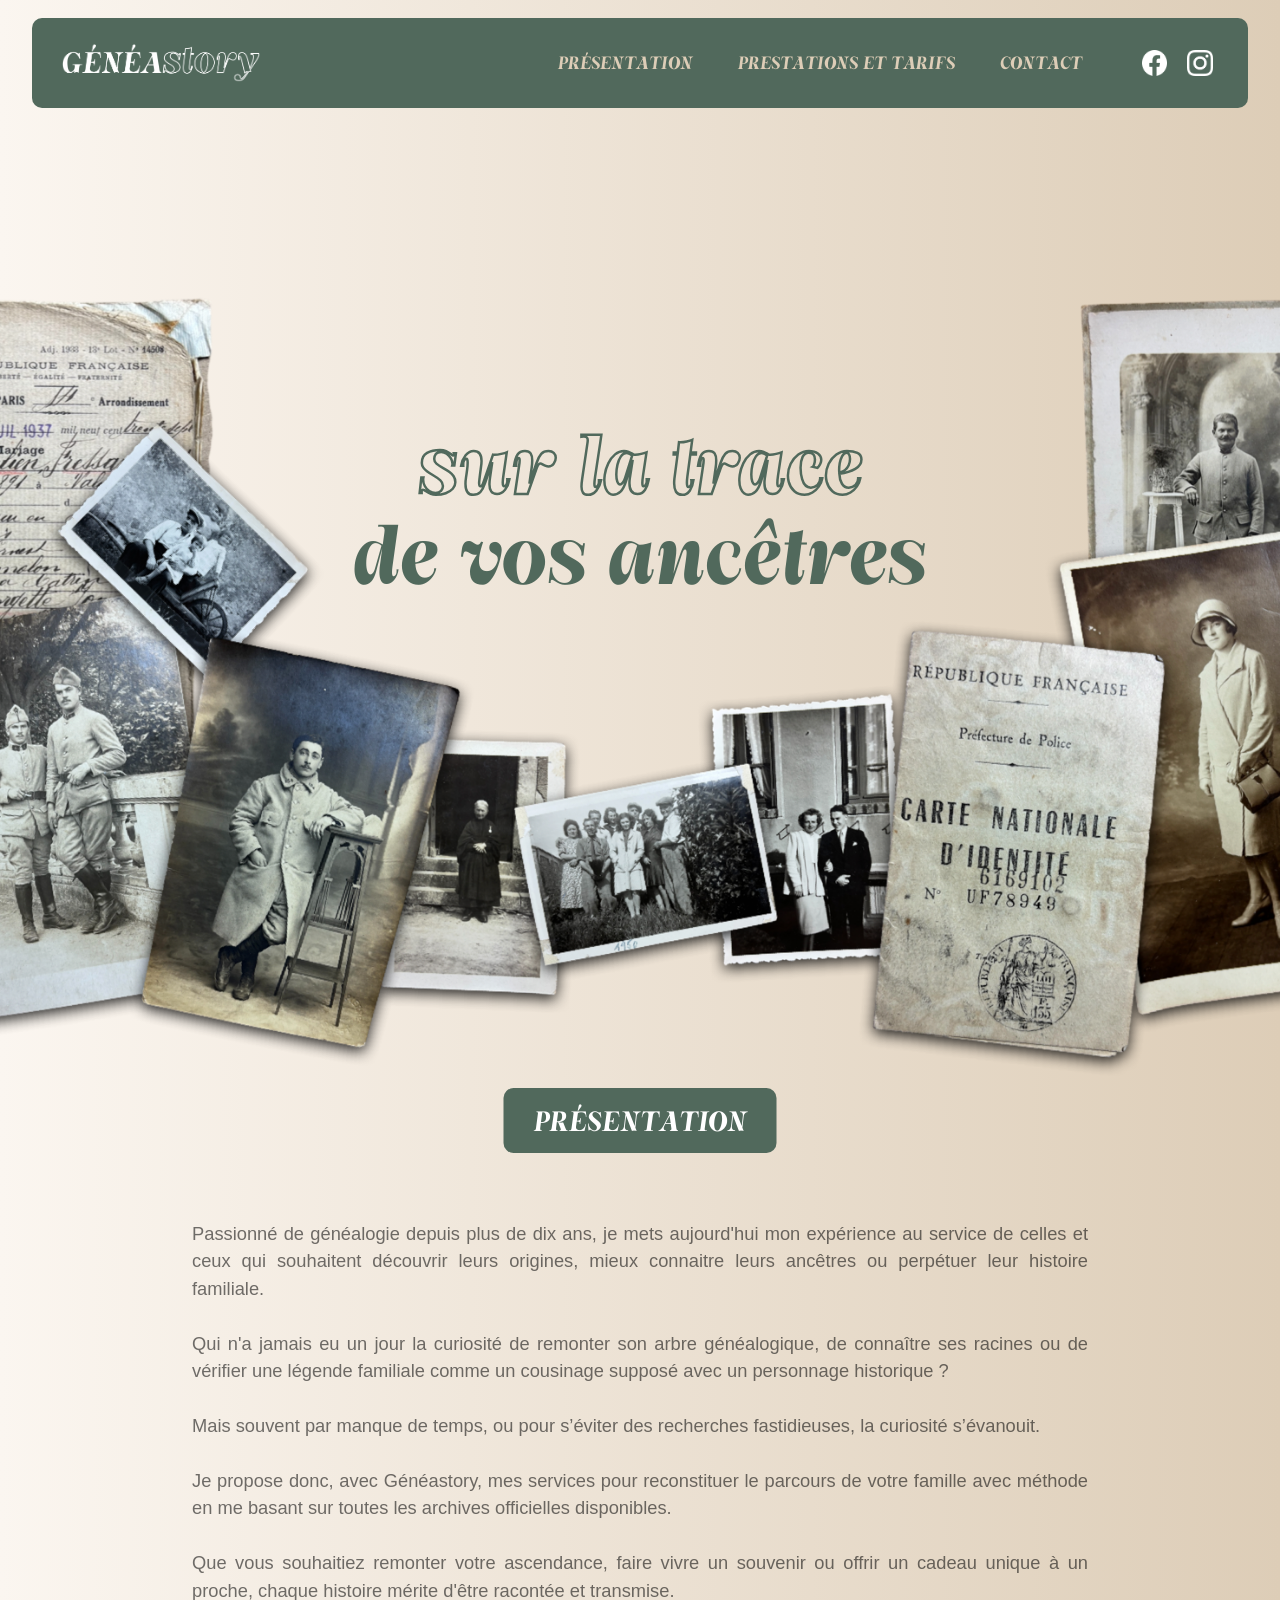
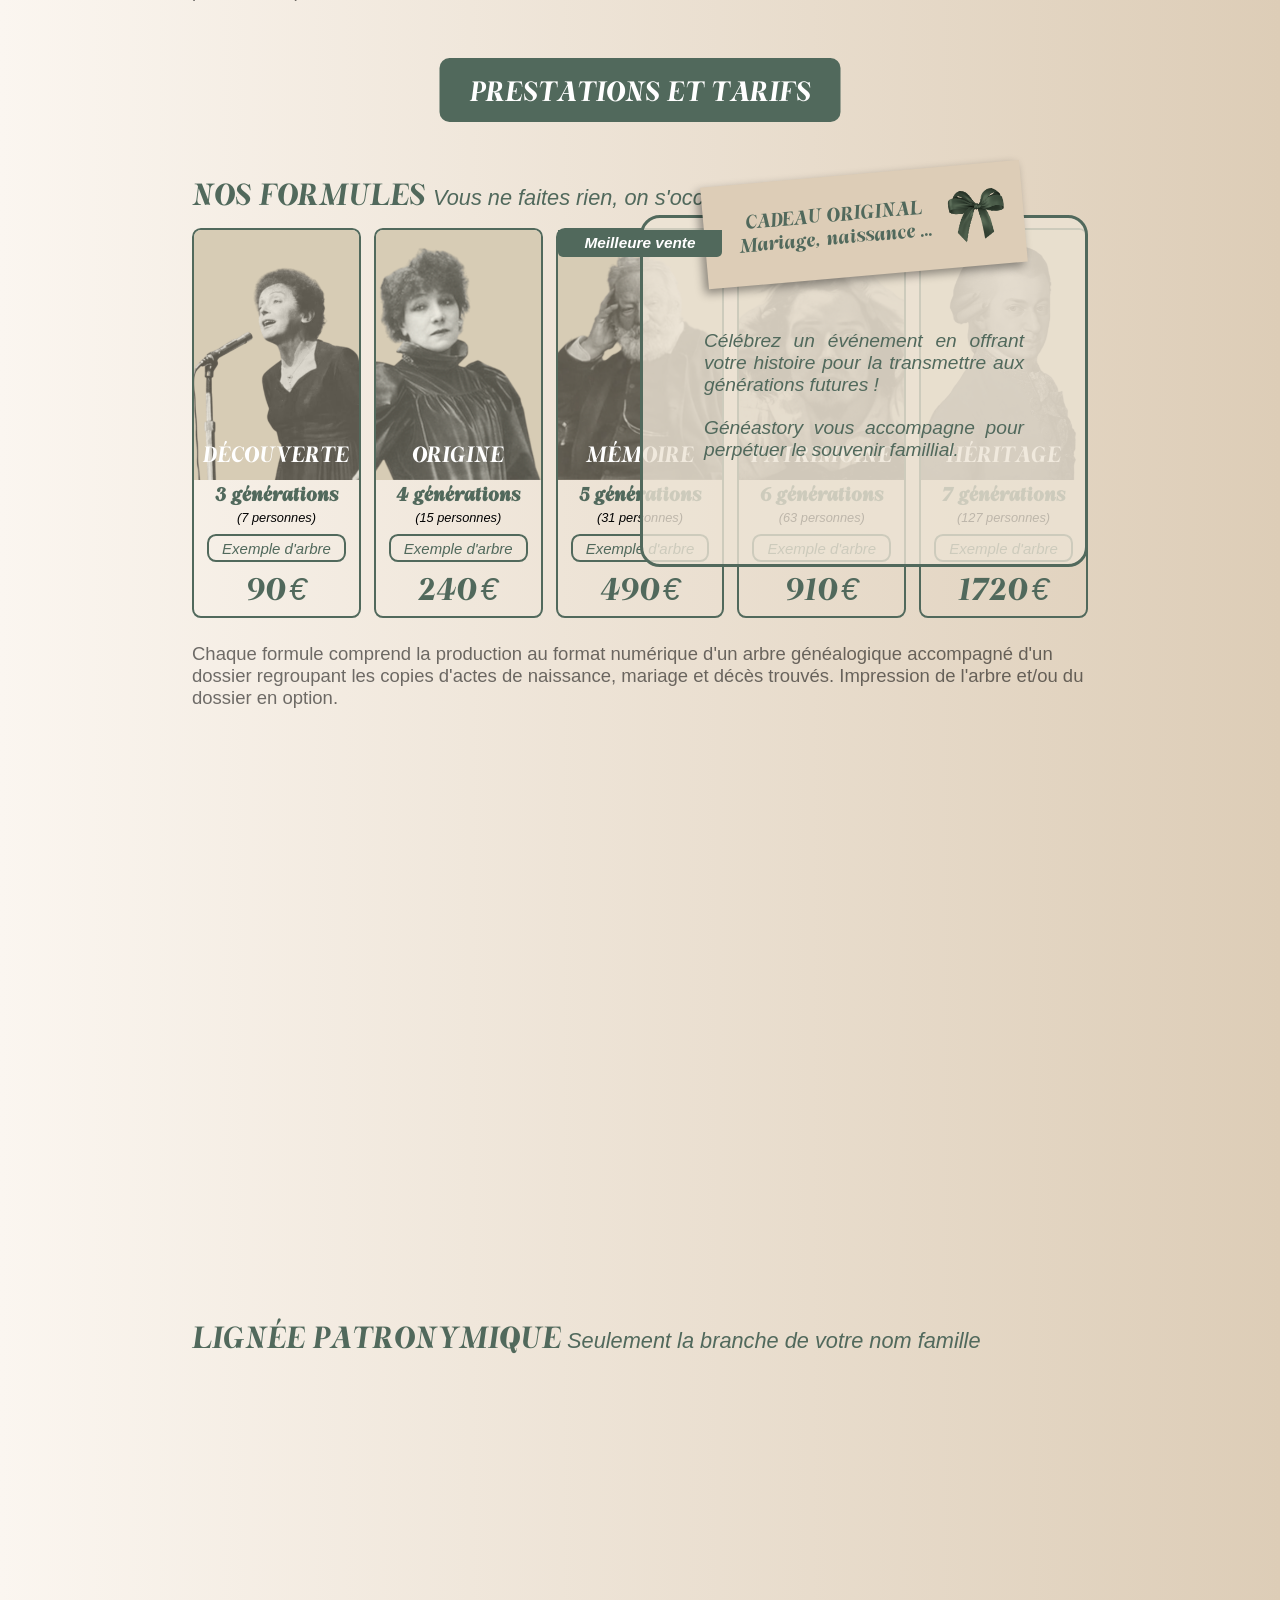
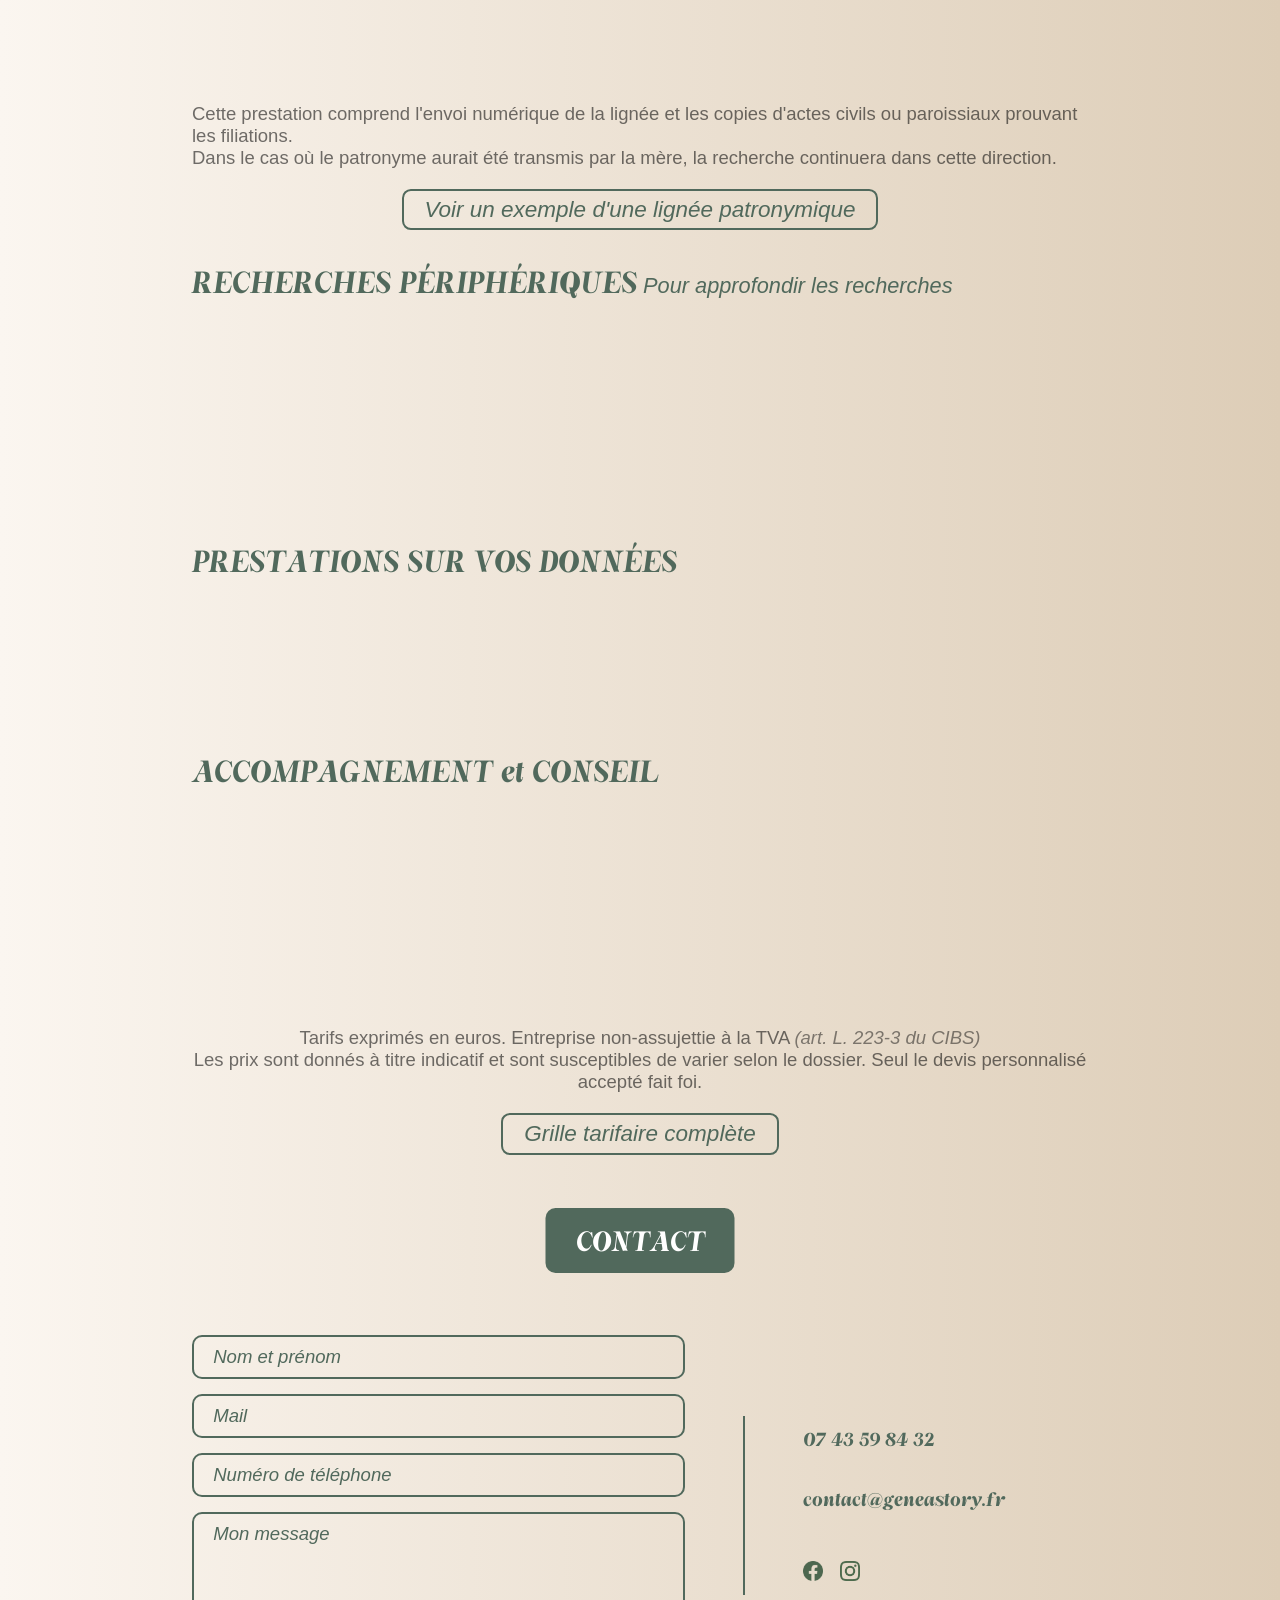
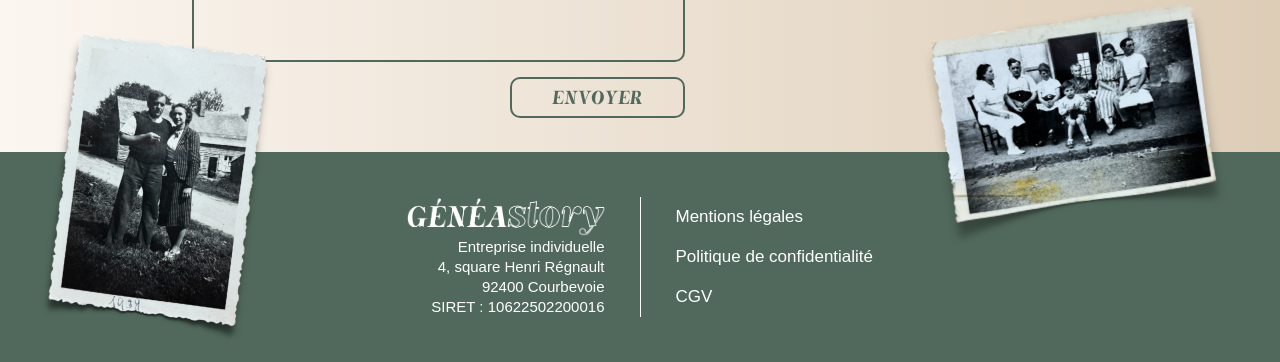
==== commit d475204d: "changement sur geneastory.fr" ====
--- a/index.html
+++ b/index.html
@@ -7,7 +7,9 @@
 <head>
     <meta charset="UTF-8" />
     <meta name="viewport" content="width=device-width, initial-scale=1.0"/>
-    <title>Généastory</title>
+    <title>Généastory | Recherche généalogique</title>
+    <meta name="description" content="Avec Généastory, réalisez votre arbre généalogique et retrouvez vos ancêtres grâce à des recherches sur mesure et documentées. Transmettez votre histoire !">
+    <meta name="format-detection" content="telephone=no">
     <link rel="icon" type="image/png" href="photos-site/logo-carre-geneastory.png">
     <!-- FEUILLE DE STYLE CSS -->
     <link href="css.css" rel="stylesheet">
@@ -172,15 +174,14 @@
             </div> 
             <p class="asterisque">Cette prestation comprend l'envoi numérique de la lignée et les copies d'actes civils ou paroissiaux prouvant les filiations.<br>
                 Dans le cas où le patronyme aurait été transmis par la mère, la recherche continuera dans cette direction.</p>
-            <a href="pdf/lignee-patronymique.png" id="patronymique" class="exemple openPdf">Voir un exemple d'une lignée patronymique</a>
+            <a href="pdf/ligne-patronymique.png" id="patronymique" class="exemple openPdf">Voir un exemple d'une lignée patronymique</a>
                         
             <h2 class="sous-titre">
                 <span class="categories ligne-haute">Recherches périphériques</span> 
                 <span class="ligne-basse">Pour approfondir les recherches</span>
             </h2>
             <div class="ligne" id="fratrie">
-                <h4 class="ligne-haute">Recherche des frères et</h4> 
-                <h4 class="ligne-basse">sœurs d'un ancêtre</h4>
+                <h4 class="ligne-haute">Recherche des frères et sœurs d'un ancêtre</h4>
                 <p class="prix">120<span class="euro"> €</span></p>
             </div>
             <div class="ligne" id="oncles">
@@ -220,9 +221,13 @@
                 <h4>Vos projets sur mesure</h4>
                 <a href="#contact" id="devis" class="exemple">SUR DEVIS</a>
             </div>
-            <p class="asterisque centre">Tarifs exprimés en euros. Entreprise non-assujettie à la TVA <span class="article">(art. 293B du CGI)</span><br>
-                Les prix sont donnés à titre indicatif et sont susceptibles de varier selon le dossier. Seul le devis personnalisé accepté fait foi.</p>
-            <a href="pdf/tarifs.png" id="grille" class="exemple openPdf">Grille tarifaire complete</a>
+            <p class="asterisque centre">
+                <span class="meme-ligne">Tarifs exprimés en euros. </span>
+                <span class="ligne-basse">Entreprise non-assujettie à la TVA </span>
+                <span class="article">(art. L. 223-3 du CIBS)</span><br>
+                Les prix sont donnés à titre indicatif et sont susceptibles de varier selon le dossier. Seul le devis personnalisé accepté fait foi.
+            </p>
+            <a href="pdf/tarifs.png" id="grille" class="exemple openPdf">Grille tarifaire complète</a>
             </section>
 
         <section id="contact">
@@ -293,13 +298,13 @@
     </footer>
 
     <div id="imageModal" class="modal">
-    <div class="modal-content">
-        <button class="close">&times;</button>
-        <div class="image-container">
-            <img id="modalImage" src="" alt="">
+        <div class="modal-content">
+            <button class="close">&times;</button>
+            <div class="image-container">
+                <img id="modalImage" src="" alt="">
+            </div>
         </div>
     </div>
-</div>
 
     <script src="js.js"></script>
 
--- a/css.css
+++ b/css.css
@@ -28,6 +28,11 @@
         linear-gradient(to right, 
                         rgb(251, 246, 240), 
                         rgb(221, 205, 183));
+scrollbar-width: none; /* Firefox */
+}
+
+html::-webkit-scrollbar {
+    display: none; /* Chrome, Edge, Safari */
 }
 
 /*
@@ -304,12 +309,12 @@
 #presentation, #tarifs, #contact, #mentions, #pc, #cgv {
     margin-left: 50%;
     transform: translateX(-50%);
-    margin-top: 50px;
     width: 70vw;
 }
 
 #presentation, #tarifs, #contact {
     scroll-margin-top: 12vh;
+    margin-top: clamp(30px, 3.75vh, 50px)
 }
 
 .titre-section {
@@ -324,7 +329,7 @@
     color: white;
     margin-left: 50%;
     transform: translateX(-50%);
-    font-size: clamp(32.5px, 2.14vw, 75px);
+    font-size: clamp(27.5px, 2.14vw, 75px);
     font-weight: lighter;
     margin-top: 20px;
     margin-bottom: 20px;
@@ -343,6 +348,10 @@
     flex-direction: column;
     flex-shrink: 0;
     width: 50%;
+}
+
+.meme-ligne {
+    white-space: nowrap;
 }
 
 @media screen and (max-width: 900px) {
@@ -426,7 +435,7 @@
     width: 100%;
     height: auto;
     bottom: 0;
-    transform: translate(-50%, 15%);
+    transform: translate(-50%, 10%);
 }
 
 #archives-mobile {
@@ -446,7 +455,7 @@
 
     #archives-mobile {
         display: block;
-        width: 115vw;
+        width: 130vw;
         top: 50%;
     }
 
@@ -500,7 +509,7 @@
 
 .sous-titre {
     color: #51695C;
-    margin-top: clamp(25px, 5vh, 50px);
+    margin-top: clamp(25px, 4vh, 50px);
     margin-bottom: clamp(7.5px, 1.5vh, 15px);
     font-style: italic;
     font-weight: 100;
@@ -558,7 +567,7 @@
 
 .carte h3 {
     color: white;
-    margin-top: clamp(-50px, -3.5vw, -5px);
+    margin-top: clamp(-55px, -3.25vw, -5px);
     padding-bottom: clamp(5px, 1.25vw, 25px);
     text-transform: uppercase;
     font-size: clamp(12.5px, 1.7vw, 32.5px);
@@ -573,7 +582,7 @@
 .carte:not(#carte-cadeau) p:not(.carte .prix) {
     color: black;    
     font-style: italic;
-    font-weight: 100;
+    font-weight: 300;
     margin-top: clamp(1.5px, 0.175vw, 2.5px);
     font-size: clamp(10px, 1vw, 17.5px);
 }
@@ -584,7 +593,7 @@
 
 h4 {
     color: #51695C;
-    font-size: clamp(12.5px, 1.45vw, 300px);
+    font-size: clamp(12.5px, 1.5vw, 300px);
     white-space: nowrap;
 }
 
@@ -640,7 +649,7 @@
     background: #51695C;
     color: white;
     font-size: clamp(10.5px, 1.2vw, 22.5px);
-    font-weight: 100;
+    font-weight: bold;
     z-index: 10;
     font-style: italic;
 }
@@ -672,7 +681,7 @@
 .parentheses {
     font-size: clamp(10px, 1.25vw, 22.5px);
     font-style: italic;
-    font-weight: 100;
+    font-weight: 300;
     white-space: nowrap;
 }
 
@@ -891,16 +900,16 @@
 @media screen and (max-width: 550px) {
 
     .carte:not(#carte-cadeau) p:not(.carte .prix) {
-        font-size: clamp(10px, 2.5vw, 17.5px);
+        font-size: clamp(10px, 3.25vw, 17.5px);
     }
 
     .sous-titre {
         margin-top: clamp(10px, 2.5vh, 25px);
-        font-size: clamp(14px, 2.75vw, 27.5px);
+        font-size: clamp(14px, 3.75vw, 27.5px);
     }
 
     .sous-titre .categories {
-        font-size: clamp(18px, 3.75vw, 40px);
+        font-size: clamp(18px, 4.75vw, 40px);
     }
 
     #formules {
@@ -938,7 +947,7 @@
     }
 
     .exemple {
-        font-size: clamp(11px, 2.5vw, 15px);
+        font-size: clamp(11px, 3.25vw, 15px);
     }
 
     .idee-cadeau p {
@@ -963,6 +972,10 @@
         font-style: normal;
     }
 
+    h4 {
+        font-size: clamp(13.5px, 4vw, 300px);
+    }
+
     #lignees {
         grid-template-columns: 1fr;
         gap: 0;
@@ -998,24 +1011,28 @@
         display: none;
     }
 
+    .prix {
+        font-size: clamp(17.5px, 5.5vw, 40px);
+    }
+
+    .prix:not(.carte .prix) {
+        font-size: clamp(17.5px, 5vw, 25px);
+    }
+
     #mise-en-forme .prix, #verification .prix {
         width: clamp(65px, 22%, 90px);
     }
 
-    #cousins .prix {
-        width: clamp(85px, 27%, 110px);
+    #cousins .prix, #onze .prix {
+        width: clamp(85px, 27%, 117.5px);
     }
 
     #aide .prix {
-        width: clamp(90px, 40.5%, 172px);
+        width: clamp(118.5px, 41%, 175px);
     }
 
     #initiation .prix {
-        width: clamp(125px, 52.5%, 225px);
-    }
-
-    #onze .prix {
-        width: clamp(90px, 25%, 110px);
+        width: clamp(155px, 53%, 232.5px);
     }
 
     .petit {
@@ -1047,7 +1064,7 @@
 */
 
 #contact {
-    margin-bottom: 50px;
+    margin-bottom: clamp(30px, 3.75vh, 50px);
 }
 
 #formulaire .gauche {
@@ -1093,7 +1110,7 @@
     text-decoration: none;
     font-style: italic;
     font-size: clamp(14.5px, 1.45vw, 50px);
-    font-weight: 100;
+    font-weight: 300;
 }
 
 form button {
@@ -1124,14 +1141,21 @@
     line-height: 60px;
 }
 
+#formulaire .droite * {
+    text-decoration: none;
+    color: #51695C;
+    font-family: Skene;
+}
+
 #confirmation {
     position: absolute;
-    bottom: 5px;
-    left: 75px;
+    font-size: clamp(15px, 2.25vw, 22.5px);
+    transform: translateX(-50%);
+    left: 50%;
     color: #51695C;
     font-family: Skene;
-    font-size: 1.5vw;
     transition: all 0.5s ease;
+    white-space: nowrap;
     display: none;
 }
 
@@ -1152,8 +1176,6 @@
     height: clamp(12.5px, 4.25vh, 20px);
 }
 
-
-
 /* Chrome, Safari, Edge, Opera */
 input::-webkit-outer-spin-button,
 input::-webkit-inner-spin-button {
@@ -1202,6 +1224,12 @@
     #logos-form {
         margin: 0 40vw;
     }
+
+    #confirmation {
+        font-size: clamp(12.5px, 3vw, 15px);
+        top: 12.25vh;
+        white-space: nowrap;
+    }
 }
 
 /*
@@ -1214,6 +1242,14 @@
     scroll-margin-top: 10vh;
 }
 
+#mentions .titre-section, #pc .titre-section, #cgv .titre-section {
+    font-size: clamp(22.5px, 2.15vw, 75px);
+}
+
+#mentions .sous-titre, #pc .sous-titre, #cgv .sous-titre {
+    font-style: normal;
+}
+
 .texte-mentions a {
     text-decoration: none;
     color: black;
@@ -1221,21 +1257,21 @@
 
 .categories-mentions {
     font-family: Skene;
-    font-size: clamp(20px, 4vh, 40px);
+    font-size: clamp(25px, 2.5vw, 40px);
     text-transform: none;
 }
 
 .pas-skene {
     font-style: italic;
-    font-size: clamp(15px, 3vh, 30px);
+    font-size: clamp(10px, 5vw, 30px);
+    top: clamp(-1px, -0.25vw, -4px);
     position: relative;
-    top: -4px;
     margin: 0 3px 0 5px;
 }
 
 .texte-mentions, .li-mentions {
-    font-size: clamp(12.5px, 2.5vh, 25px);
-    line-height: 30px;
+    font-size: clamp(15px, 1.5vw, 22.5px);
+    line-height: clamp(15px, 3.5vw, 30px);
 }
 
 .li-mentions {
@@ -1247,6 +1283,27 @@
     opacity: 0.85;
     font-style: italic;
     white-space: nowrap;
+}
+
+@media screen and (max-width: 550px) {
+
+    #mentions .titre-section, #pc .titre-section, #cgv .titre-section {
+        font-size: clamp(12.5px, 4vw, 30px);
+    }
+
+    .categories-mentions {
+        font-size: clamp(10px, 5vw, 30px)
+    }
+
+    .texte-mentions, .li-mentions {
+        font-size: clamp(11.5px, 3vw, 25px);
+        line-height: clamp(20px, 4.5vw, 30px);
+    }
+
+    #mentions .sous-titre {
+        margin-top: clamp(10px, 3.5vh, 25px);
+    }
+    
 }
 
 /*
@@ -1266,8 +1323,8 @@
 }
 
 #scroll-3 {
-    width: clamp(95px, 16vw, 252.5px);
-    transform: translateY(-10vw) rotate(8deg);
+    width: clamp(100px, 17vw, 280px);
+    transform: translateY(-9vw) rotate(8deg);
     left: 4vw;
 }
 
@@ -1275,6 +1332,7 @@
     justify-content: center;
     height: 100%;
     padding: clamp(5px, 5vh, 50px);
+    background: #51695C;
 }
 
 footer.marge {
@@ -1299,6 +1357,7 @@
 }
 
 footer .droite * {
+    text-decoration: none;
     margin: auto auto auto 0;
     transition: all 0.3s ease;
 }
@@ -1369,6 +1428,10 @@
         padding: 1vh 0;
     }
 
+    #adresse {
+        text-align: center;
+    }
+
 }
 
 /*
@@ -1411,6 +1474,7 @@
 .modal-content {
     width: 65vw;
     height: 80vh;
+    min-height: 45vw;
 
     position: relative;
     border-radius: 20px;
@@ -1425,6 +1489,11 @@
     height: 100%;
     overflow-y: auto;
     overflow-x: hidden;
+    scrollbar-width: none; /* Firefox */
+}
+
+.image-container::-webkit-scrollbar {
+    display: none; /* Chrome, Edge, Safari */
 }
 
 #modalImage {
@@ -1446,4 +1515,33 @@
     border-radius: 50%;
     width: 40px;
     height: 40px;
+}
+
+@media screen and (max-width: 900px) and (min-width: 721px) {
+
+    .modal.show .modal-content {
+        transform: translateY(-35%);
+    }
+
+    .modal-content {
+        width: 75vw;
+        height: 50vh;
+        min-height: 52vw;
+        max-width: 600px;
+    }
+
+}
+
+@media screen and (max-width: 720px) {
+
+    .modal.show .modal-content {
+        transform: translateY(-40%);
+    }
+
+    .modal-content {
+        width: 97vw;
+        height: 50vh;
+        min-height: 68vw;
+        max-width: 650px;
+    }
 }
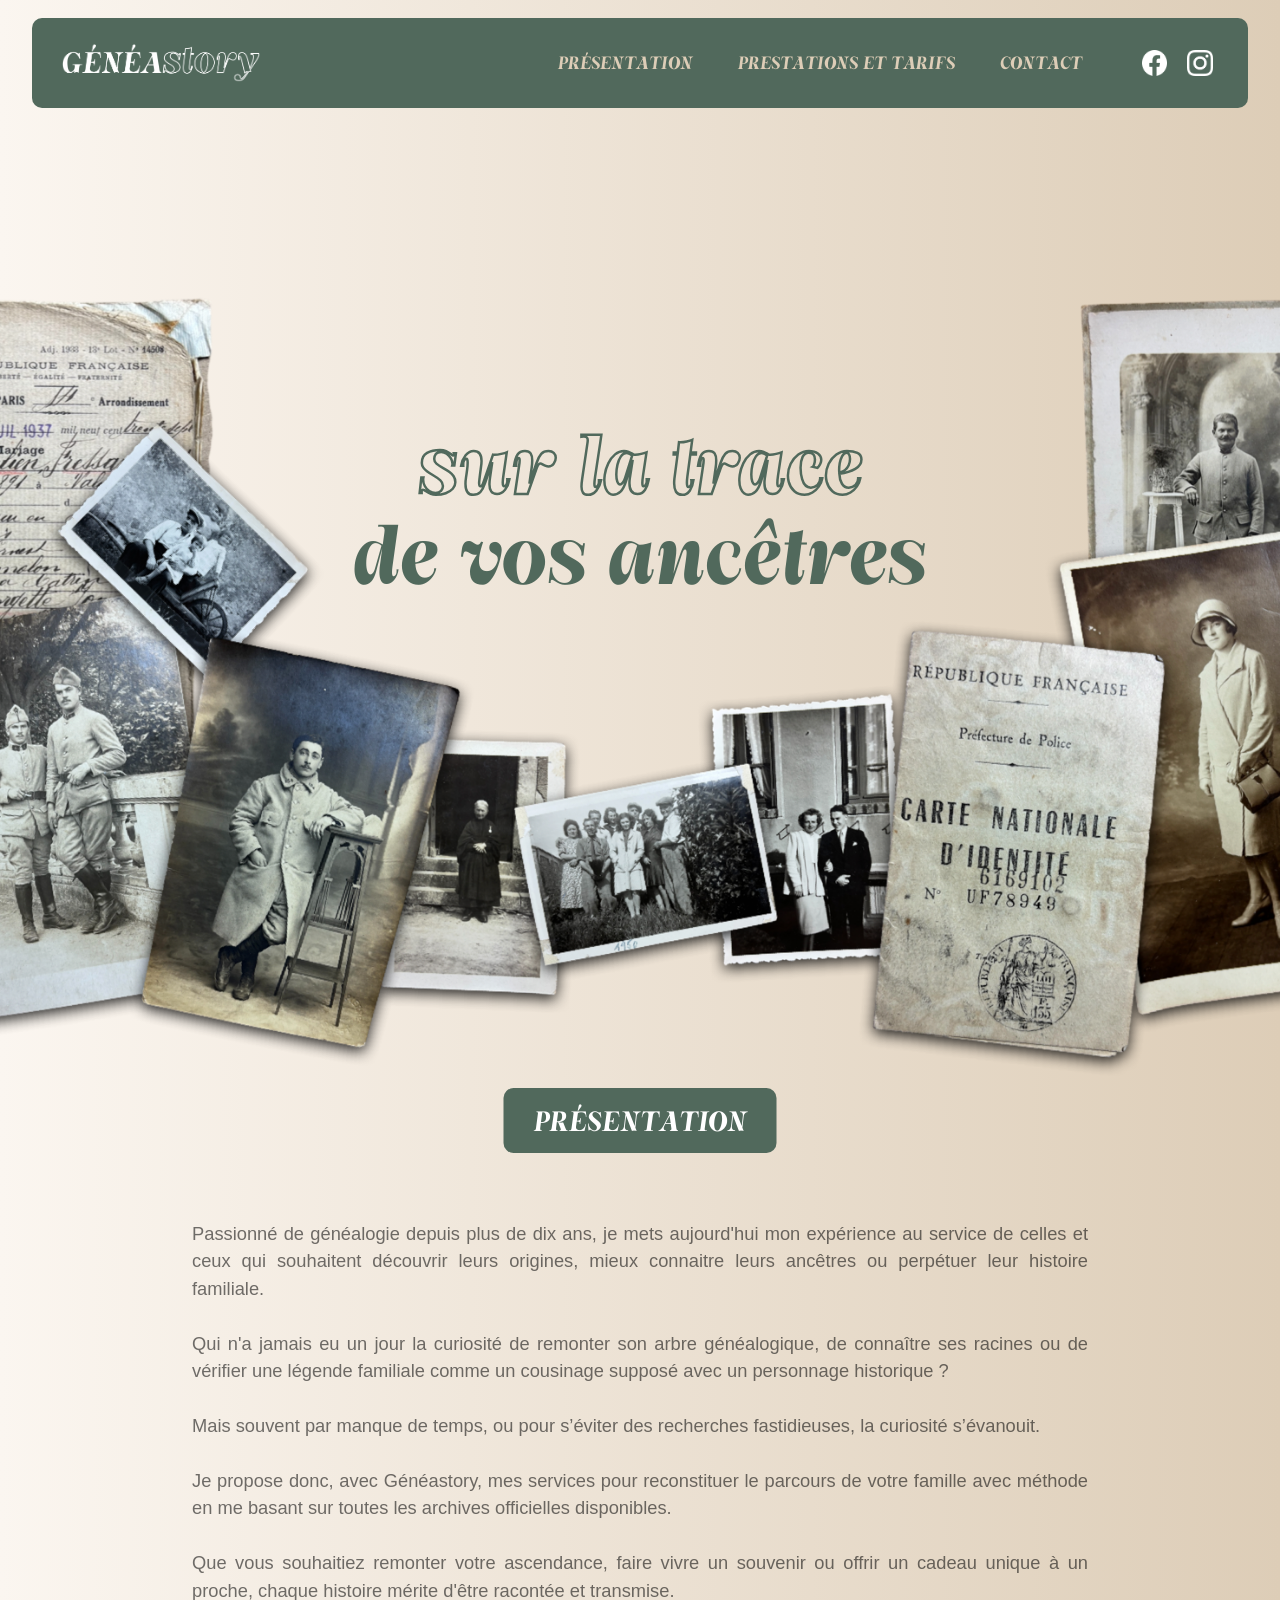
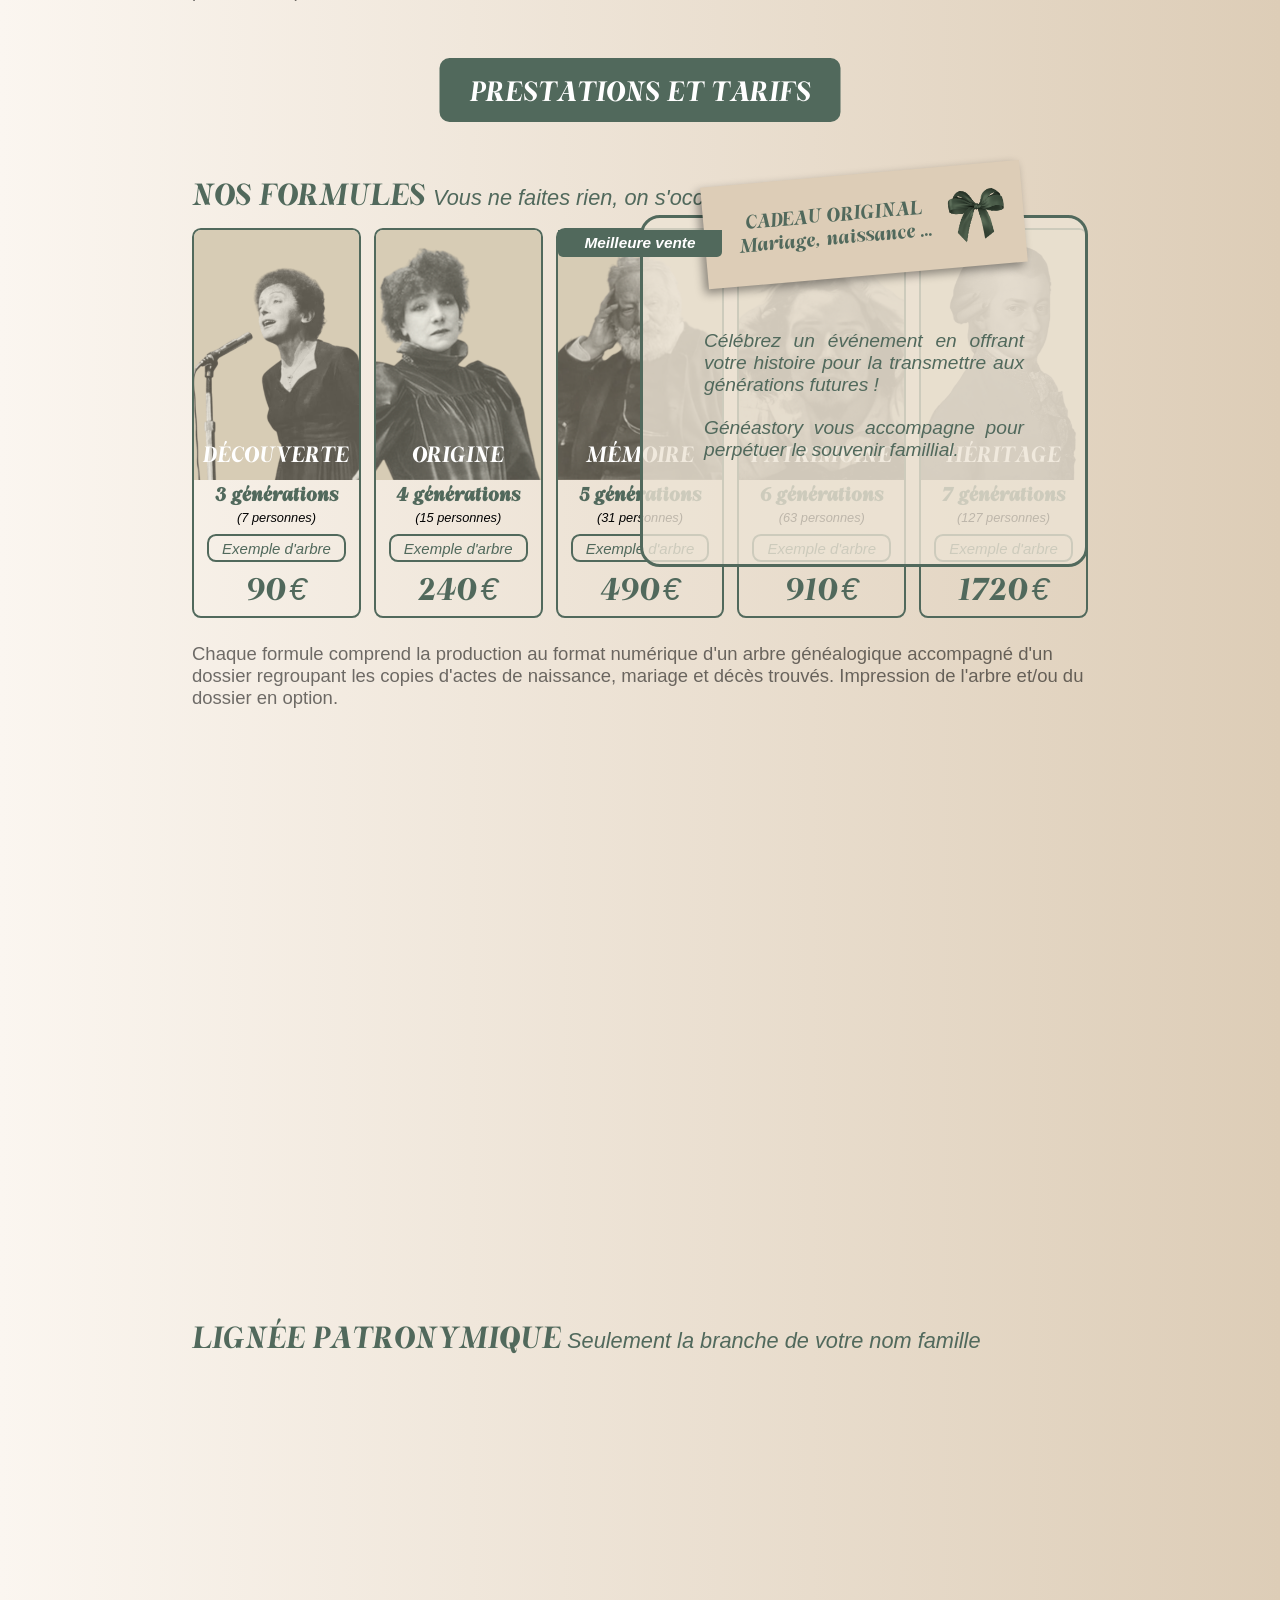
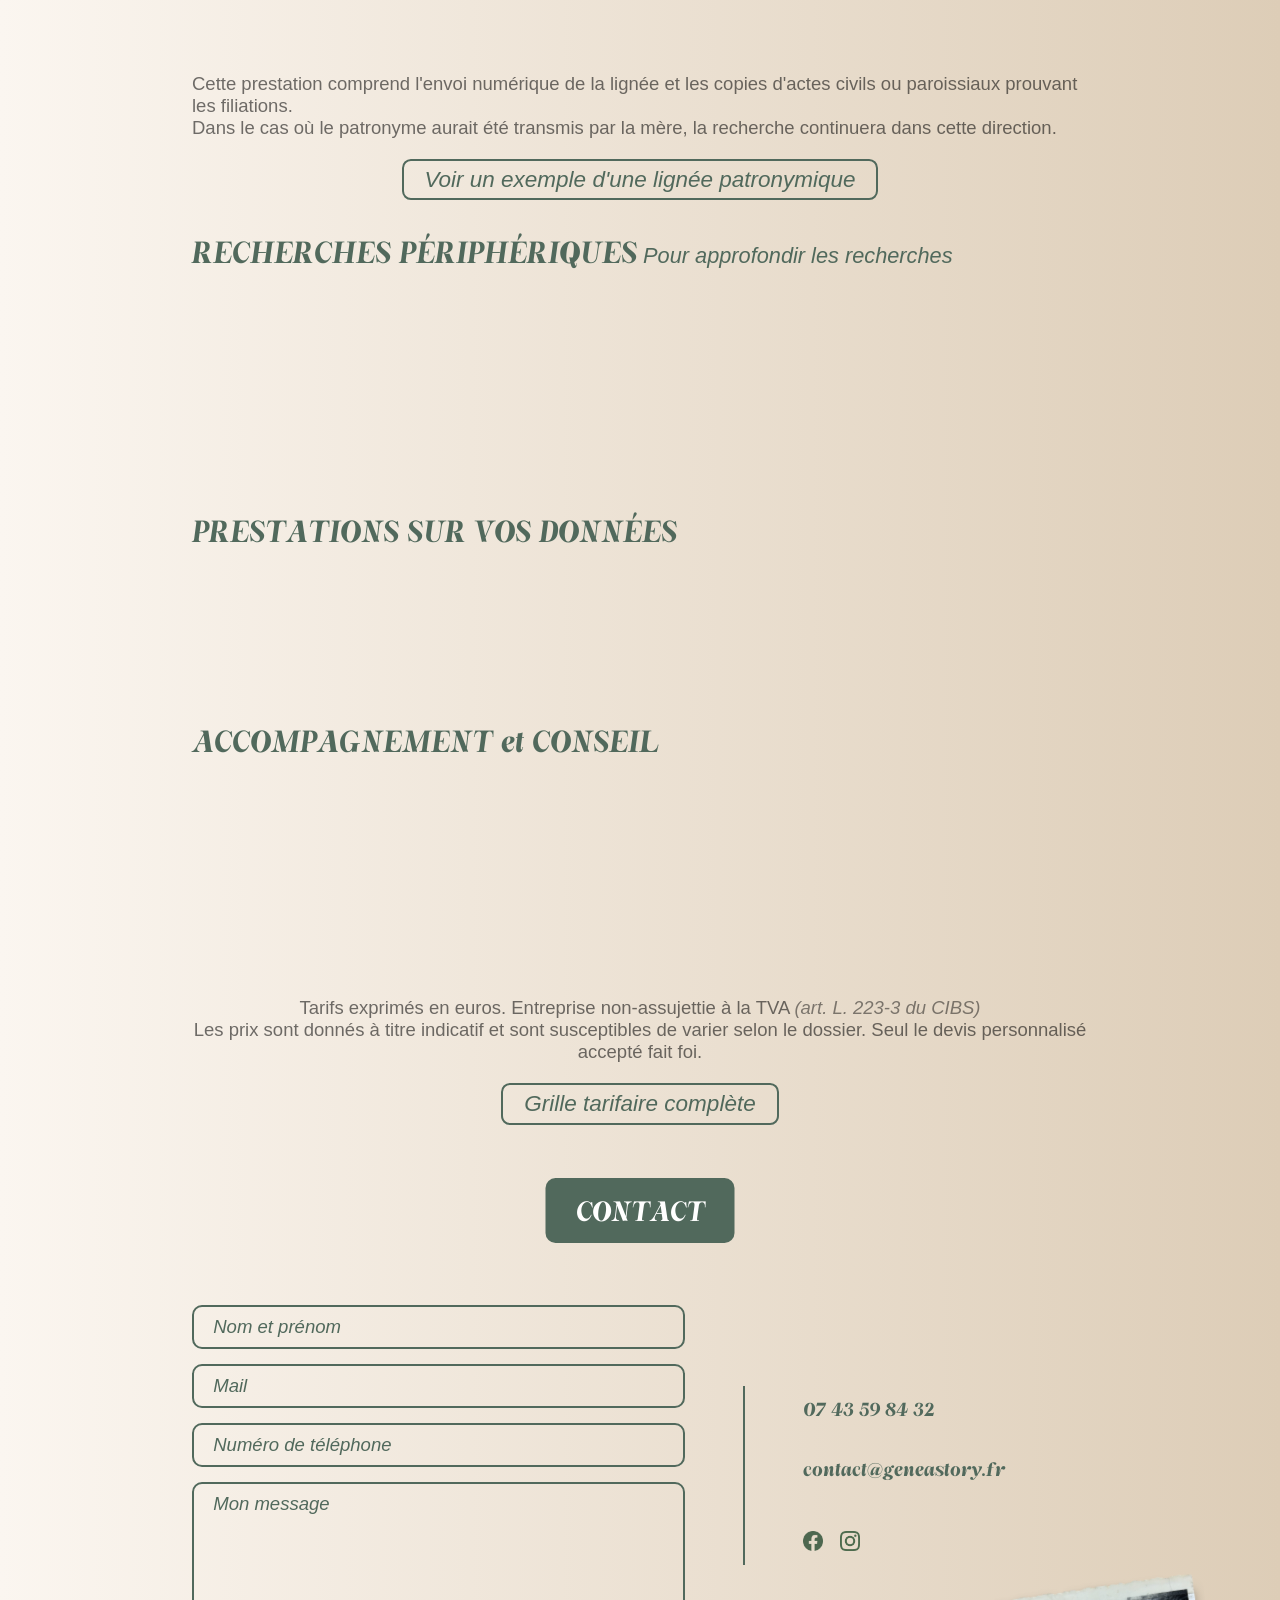
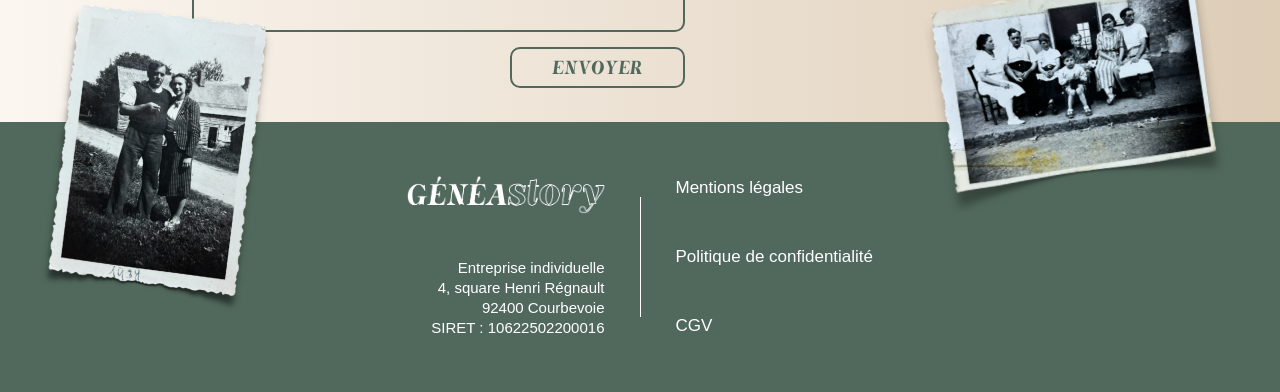
==== commit 70254bbc: "gras sous-titre" ====
--- a/index.html
+++ b/index.html
@@ -174,7 +174,7 @@
             </div> 
             <p class="asterisque">Cette prestation comprend l'envoi numérique de la lignée et les copies d'actes civils ou paroissiaux prouvant les filiations.<br>
                 Dans le cas où le patronyme aurait été transmis par la mère, la recherche continuera dans cette direction.</p>
-            <a href="pdf/ligne-patronymique.png" id="patronymique" class="exemple openPdf">Voir un exemple d'une lignée patronymique</a>
+            <a href="pdf/lignee-patronymique.png" id="patronymique" class="exemple openPdf">Voir un exemple d'une lignée patronymique</a>
                         
             <h2 class="sous-titre">
                 <span class="categories ligne-haute">Recherches périphériques</span> 
--- a/css.css
+++ b/css.css
@@ -512,7 +512,7 @@
     margin-top: clamp(25px, 4vh, 50px);
     margin-bottom: clamp(7.5px, 1.5vh, 15px);
     font-style: italic;
-    font-weight: 100;
+    font-weight: 500;
     font-size: clamp(15px, 1.7vw, 27.5px);
 }
 
@@ -620,7 +620,7 @@
 #lignees {
     display: grid;
     grid-template-columns: 1fr 1fr;
-    gap: clamp(5px, 1.5vw, 10px);
+    column-gap: clamp(5px, 1.5vw, 10px);
 }
 
 #patronymique:hover, #grille:hover, #devis:hover {
@@ -1331,7 +1331,7 @@
 #bottom {
     justify-content: center;
     height: 100%;
-    padding: clamp(5px, 5vh, 50px);
+    padding: clamp(5px, 3.5vh, 40px) 0;
     background: #51695C;
 }
 
@@ -1345,9 +1345,9 @@
     background: #51695C;
     bottom: 0;
     left: 0;
-    height: auto;
-    min-height: clamp(20px, 25vh, 200px);
     position: relative;
+    height: 30vh;
+    min-height: clamp(30px, 30vh, 200px);
 }
 
 footer a {
@@ -1515,6 +1515,8 @@
     border-radius: 50%;
     width: 40px;
     height: 40px;
+    color: black;
+    text-decoration: none;
 }
 
 @media screen and (max-width: 900px) and (min-width: 721px) {
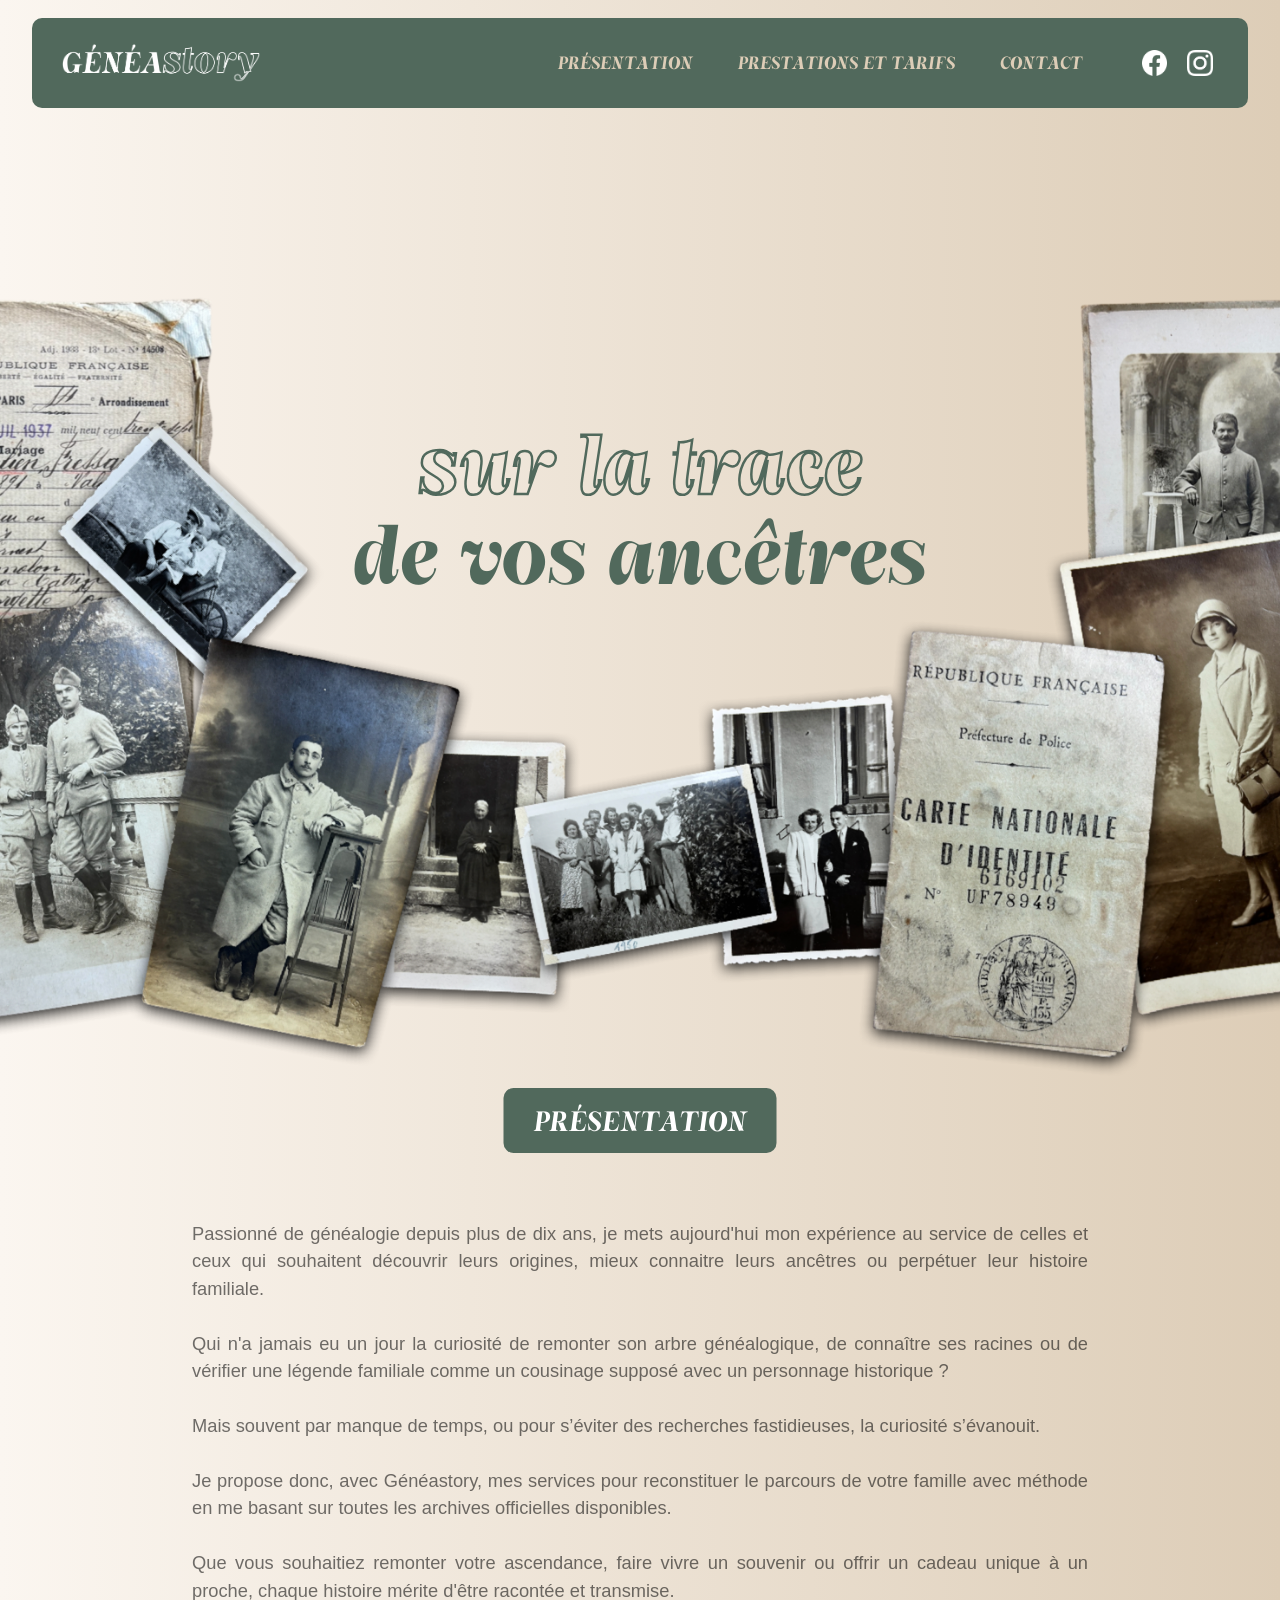
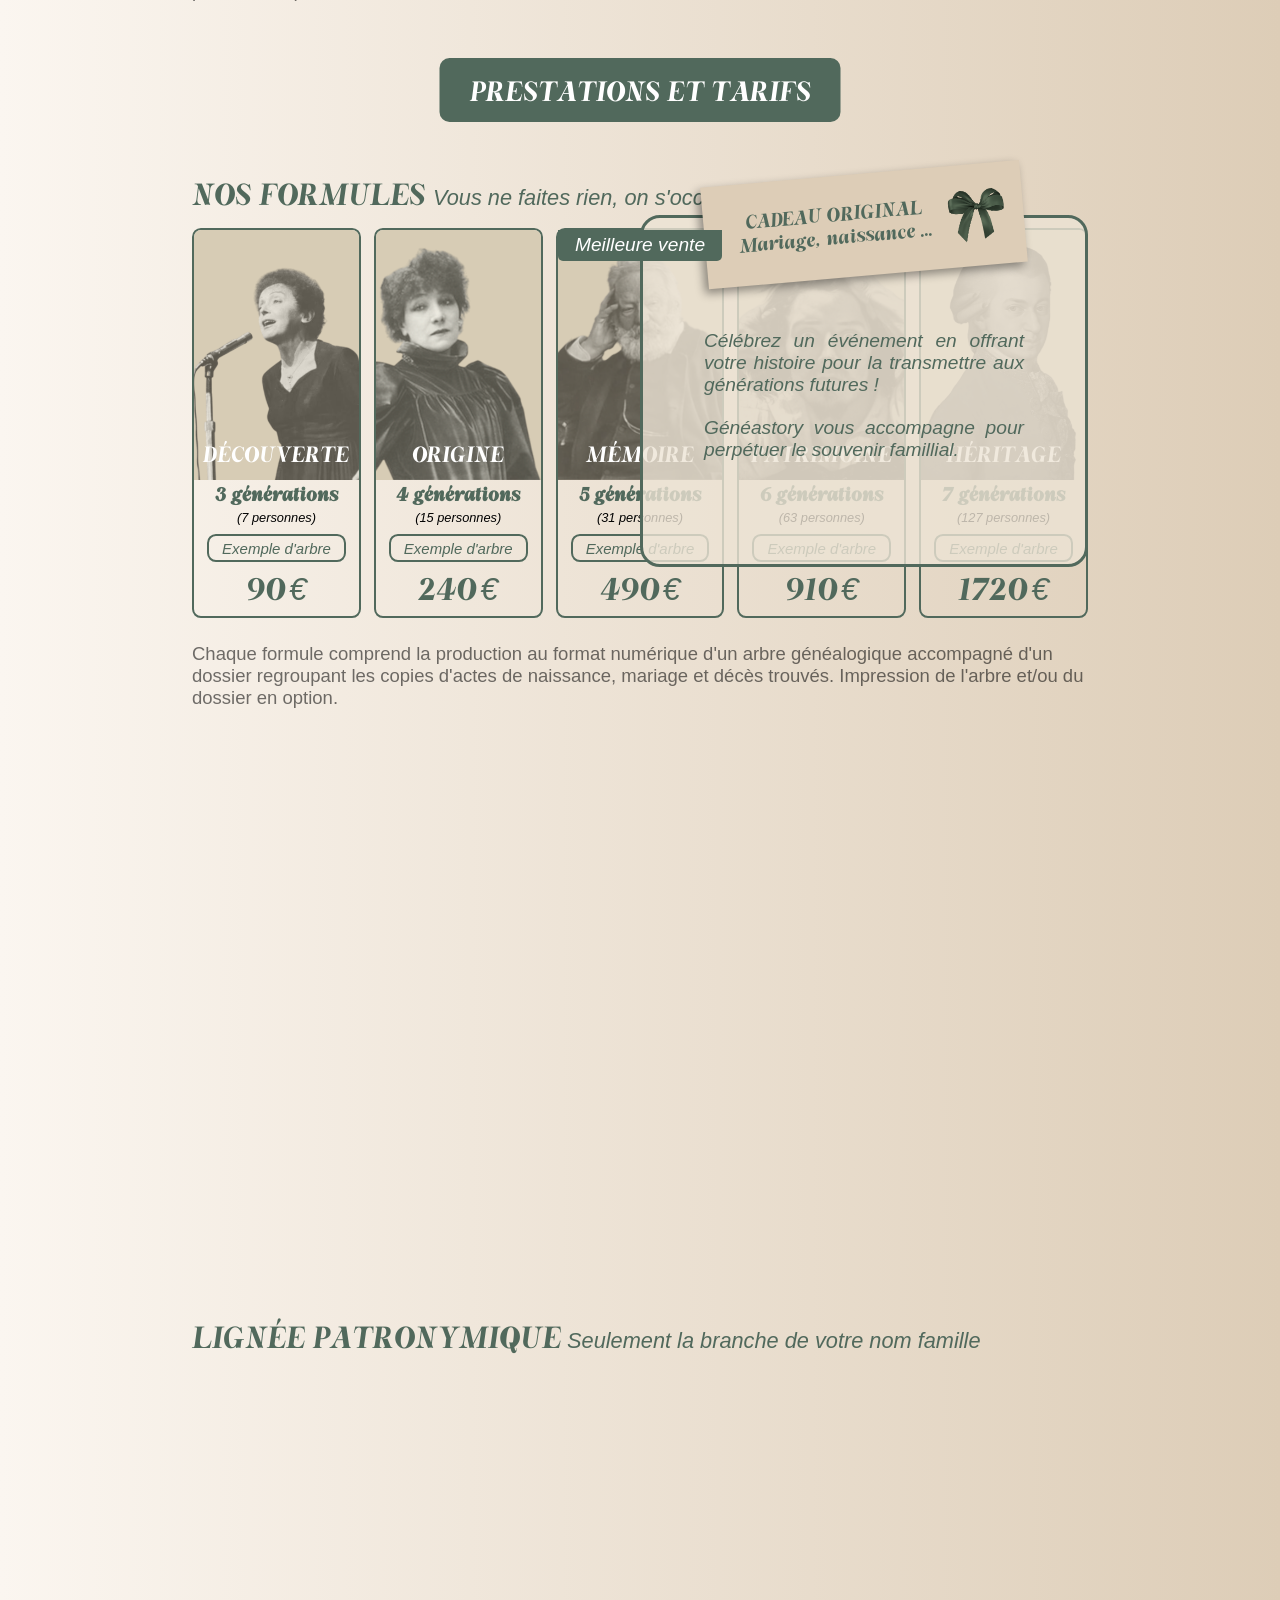
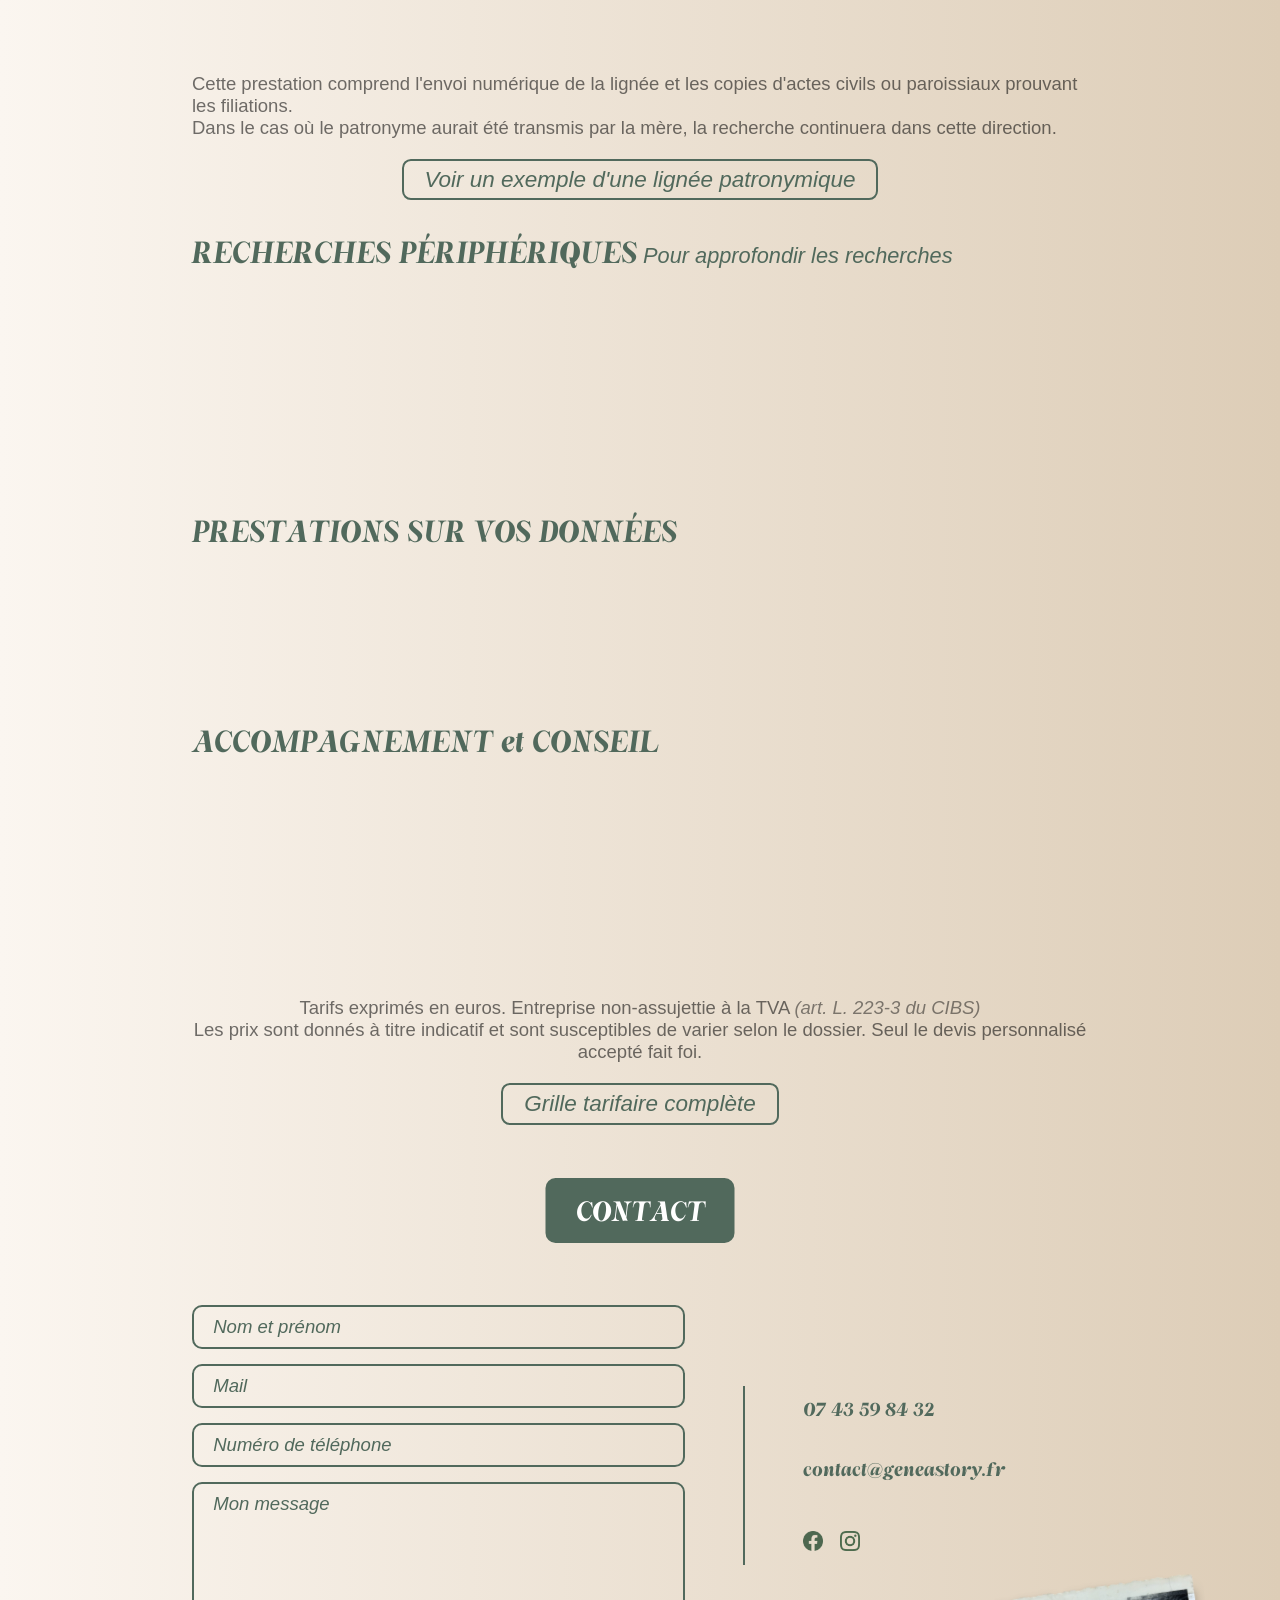
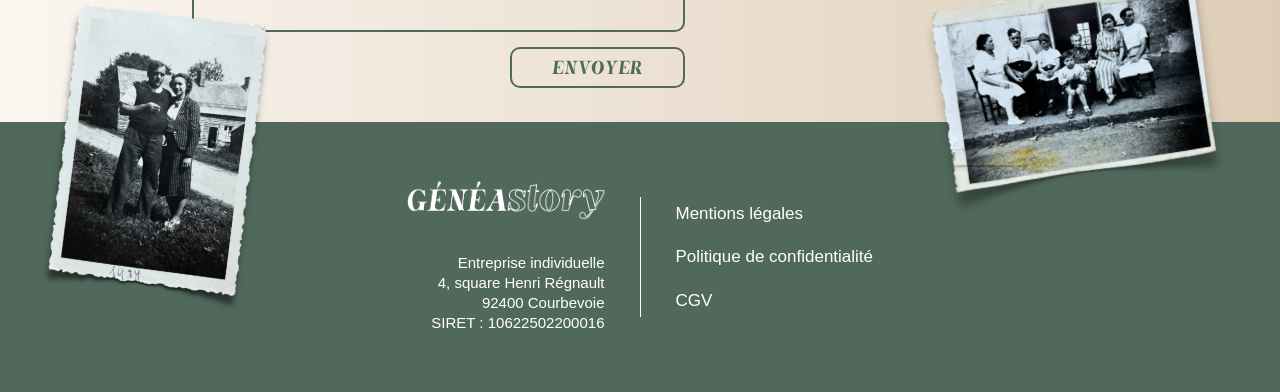
==== commit c25718a5: "ajout google tag" ====
--- a/index.html
+++ b/index.html
@@ -5,6 +5,13 @@
 <!DOCTYPE html>
 <html lang="fr">
 <head>
+    <!-- Google Tag Manager -->
+    <script>(function(w,d,s,l,i){w[l]=w[l]||[];w[l].push({'gtm.start':
+    new Date().getTime(),event:'gtm.js'});var f=d.getElementsByTagName(s)[0],
+    j=d.createElement(s),dl=l!='dataLayer'?'&l='+l:'';j.async=true;j.src=
+    'https://www.googletagmanager.com/gtm.js?id='+i+dl;f.parentNode.insertBefore(j,f);
+    })(window,document,'script','dataLayer','GTM-WKVCGJNR');</script>
+    <!-- End Google Tag Manager -->
     <meta charset="UTF-8" />
     <meta name="viewport" content="width=device-width, initial-scale=1.0"/>
     <title>Généastory | Recherche généalogique</title>
@@ -16,6 +23,10 @@
 </head>
 
 <body>
+    <!-- Google Tag Manager (noscript) -->
+    <noscript><iframe src="https://www.googletagmanager.com/ns.html?id=GTM-WKVCGJNR"
+    height="0" width="0" style="display:none;visibility:hidden"></iframe></noscript>
+    <!-- End Google Tag Manager (noscript) -->
     <header>
         <div id="nav-barre">
             <a href="#" class="lien-logo"><img alt="logo" class="logo" src="photos-site/logo-geneastory.png"></a>
--- a/css.css
+++ b/css.css
@@ -177,7 +177,7 @@
 
     #nav-barre{
         width: 100%;
-        height: 7vh;
+        height: 8vh;
         border-radius: 0;
         justify-content: center;
         position: relative;
@@ -197,7 +197,7 @@
     #nav-barre:has(.nav.open)::after {
         content: "";
         position: fixed;
-        margin-top: 7vh;
+        margin-top: 8vh;
         width: 100vw;    /* longueur */
 
         height: 1px;
@@ -455,8 +455,8 @@
 
     #archives-mobile {
         display: block;
-        width: 130vw;
-        top: 50%;
+        width: 120vw;
+        top: 47.5%;
     }
 
     .texte-transparent{
@@ -648,8 +648,8 @@
     position: absolute;
     background: #51695C;
     color: white;
-    font-size: clamp(10.5px, 1.2vw, 22.5px);
-    font-weight: bold;
+    font-size: clamp(10.5px, 1.5vw, 25.5px);
+    font-weight: 300;
     z-index: 10;
     font-style: italic;
 }
@@ -1331,7 +1331,7 @@
 #bottom {
     justify-content: center;
     height: 100%;
-    padding: clamp(5px, 3.5vh, 40px) 0;
+    padding: clamp(5px, 4.75vh, 45px) 0;
     background: #51695C;
 }
 
@@ -1356,6 +1356,10 @@
     font-size: clamp(12px, 2.5vh, 17px);
 }
 
+footer .droite {
+    padding: 3vh 0;
+}
+
 footer .droite * {
     text-decoration: none;
     margin: auto auto auto 0;
@@ -1389,8 +1393,16 @@
 
 @media screen and (max-width: 550px) {
 
+    #bottom {
+        padding: clamp(5px, 3.5vh, 40px) 0;
+    }
+
+    #bottom .logo {
+        height: clamp(25px, 8vw, 45px);
+    }
+
     footer {
-        min-height: clamp(26px, 32.5vh, 260px);
+        min-height: clamp(26px, 32.5vh, 270px);    
     }
 
     footer .gauche *, footer .droite * {
@@ -1398,12 +1410,16 @@
     }
 
     footer .gauche {
-        margin-top: 5vh;
+        margin-top: 4.5vh;
     }
 
     footer .droite {
         padding: 0 0;
-        margin: 2vh 0;
+        margin: 1.5vh 0;
+    }
+
+    footer a {
+        font-size: clamp(15px, 1.75vh, 20px);
     }
 
     .separateur {
@@ -1411,16 +1427,16 @@
     }
 
     #scroll-1 {
-        width: 30vw;
-        transform: translateY(-12.5vw) rotate(5deg);
-        left: -5vw;
+        width: 40vw;
+        transform: translateY(-14.5vw) rotate(5deg);
+        left: -14vw;
         right: auto;
     }
     
     #scroll-3 {
-        width: 27.5vw;
+        width: 32.5vw;
         transform: translateY(-22.5vw) rotate(-6deg);
-        right: -7.5vw;
+        right: -5vw;
         left: auto;
     }
 
@@ -1430,6 +1446,10 @@
 
     #adresse {
         text-align: center;
+        line-height: clamp(14.5px, 1.75vh, 20px);
+        font-size: clamp(12px, 4.5vw, 15px);
+        font-weight: 300;
+        margin-top: clamp(7.5px, 0.75vh, 20px);
     }
 
 }
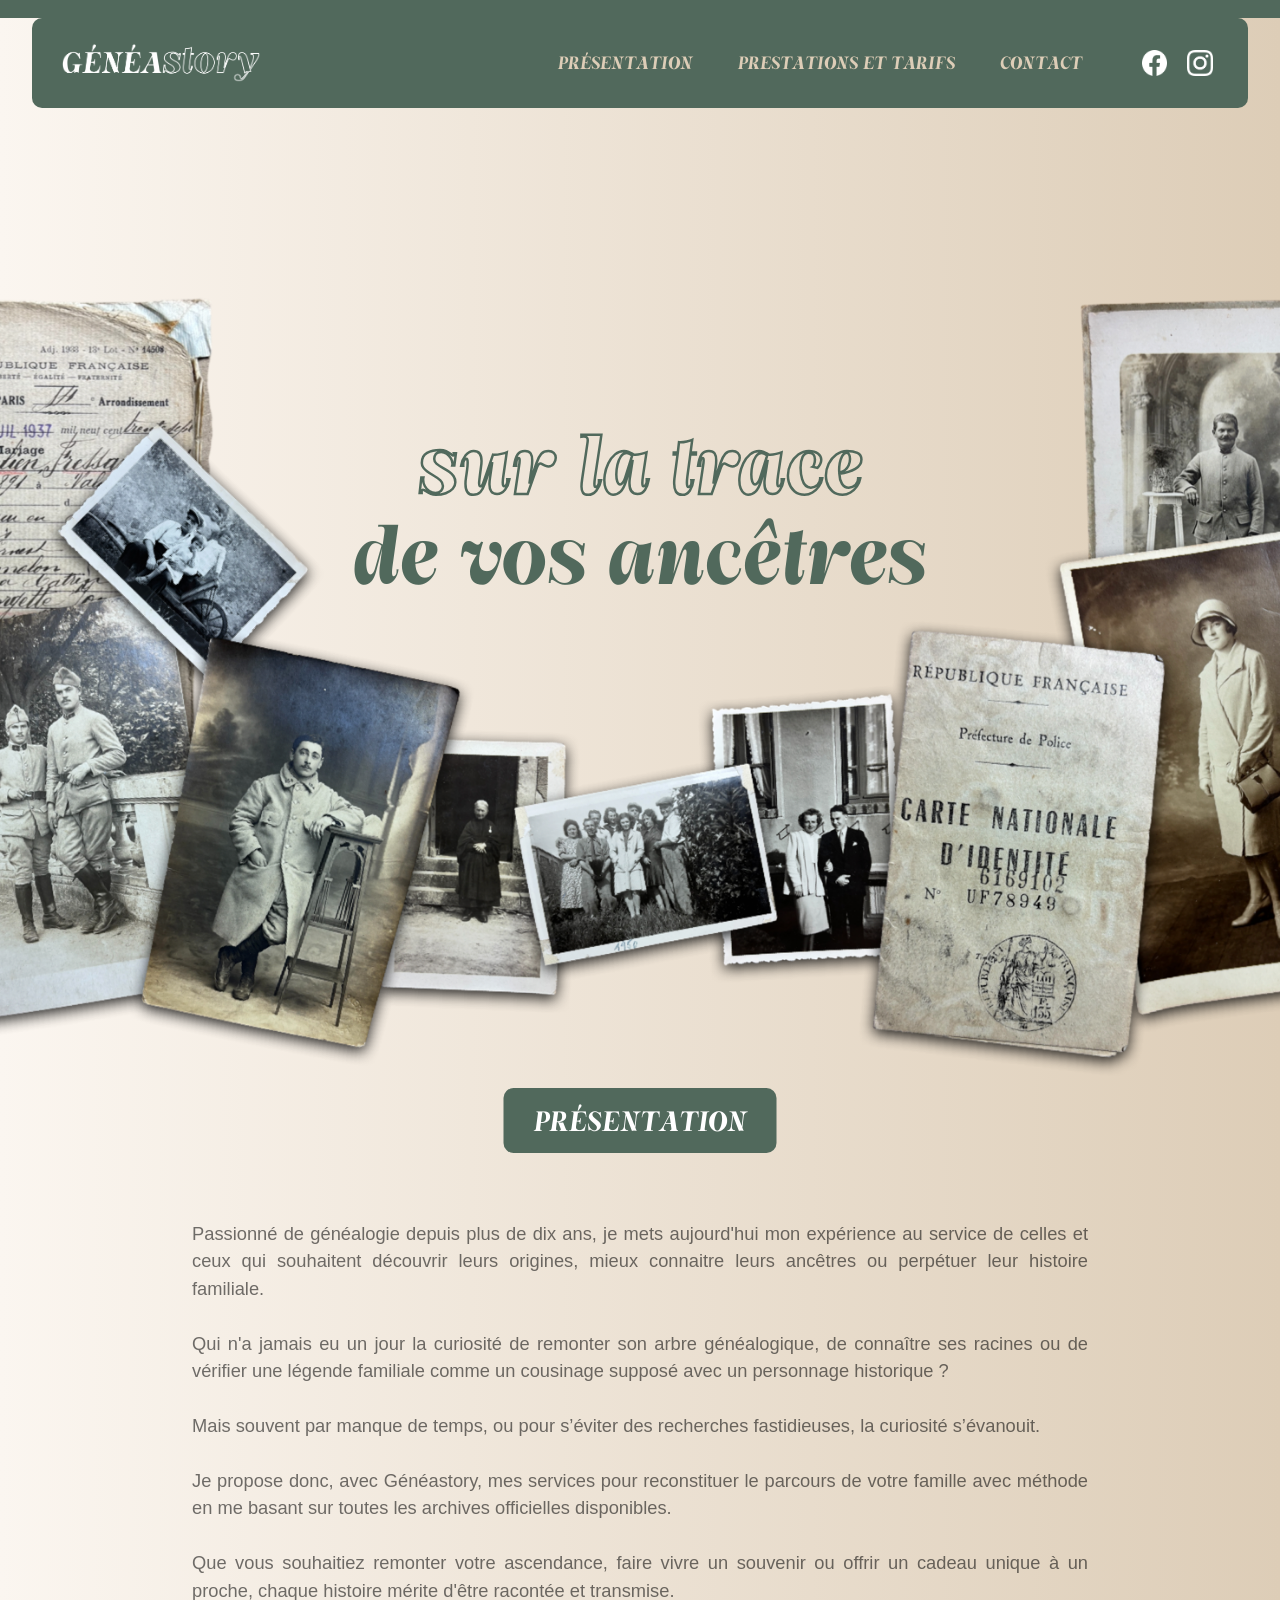
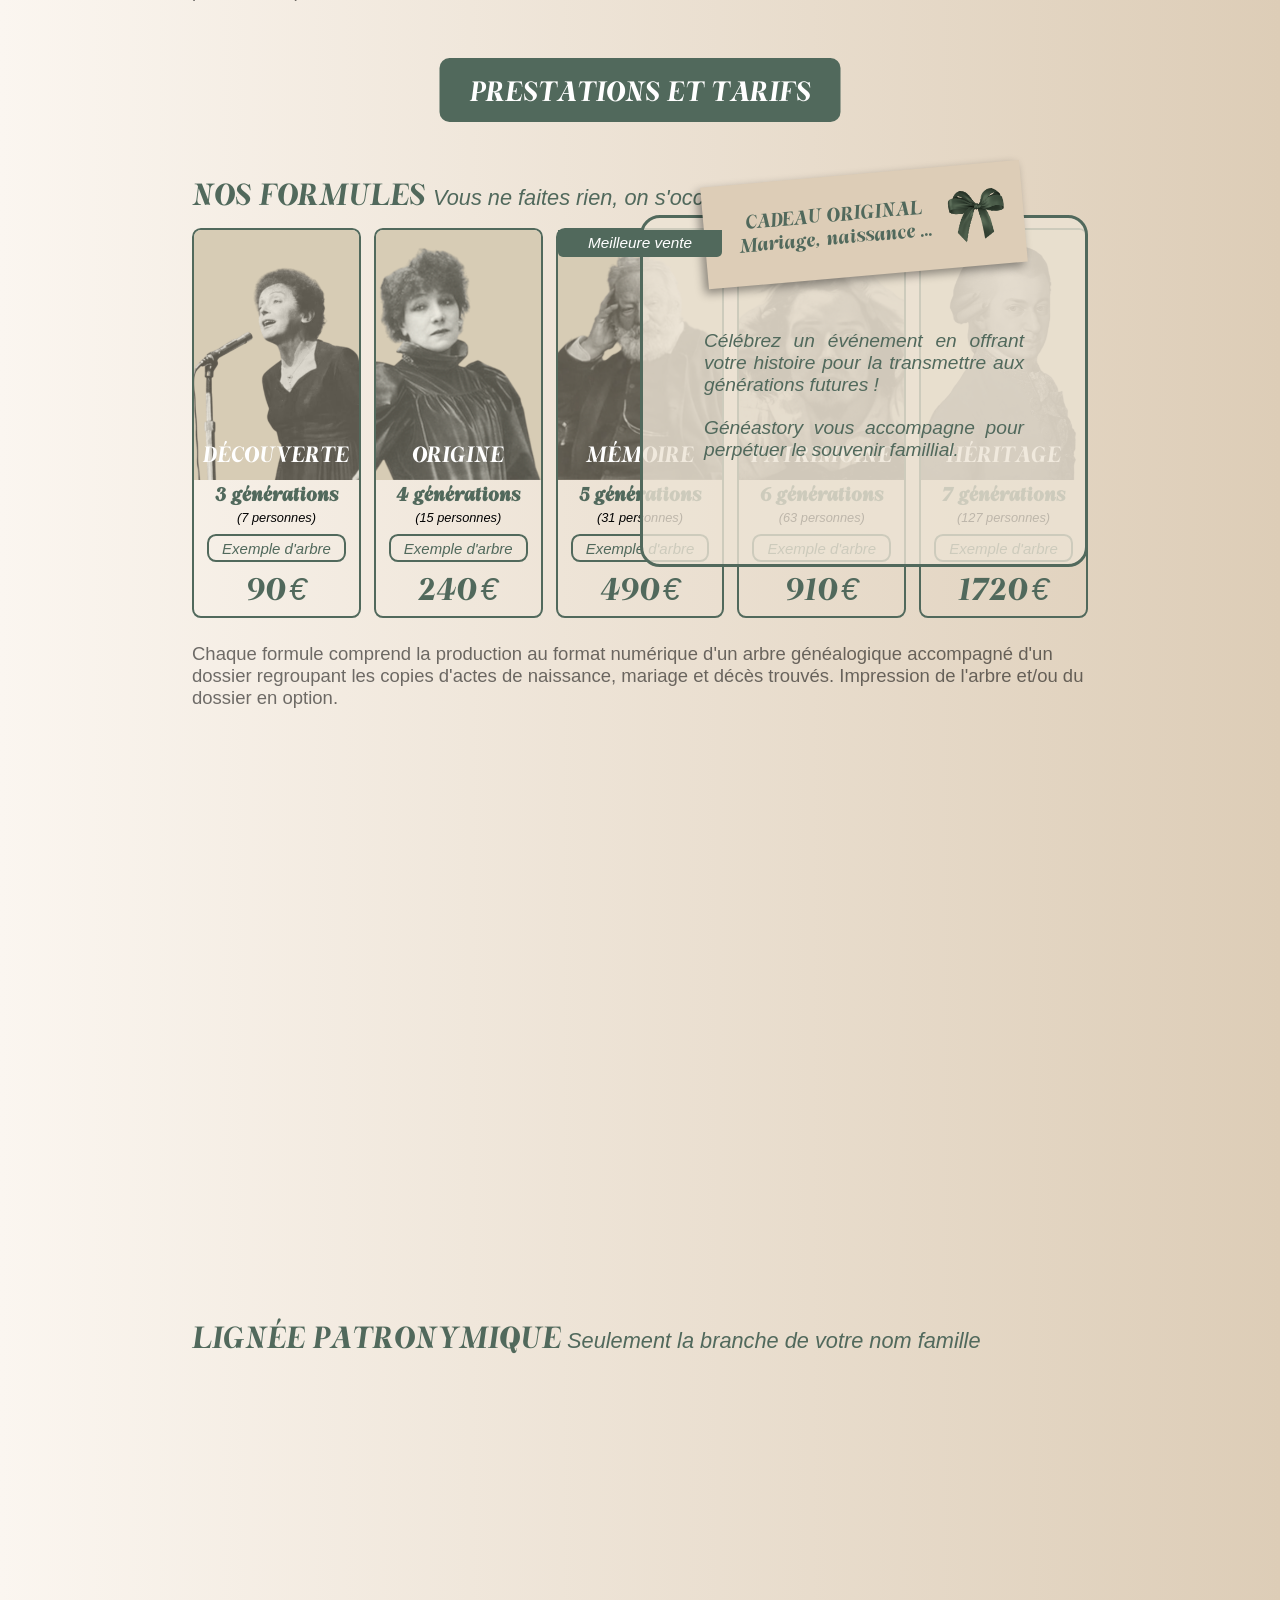
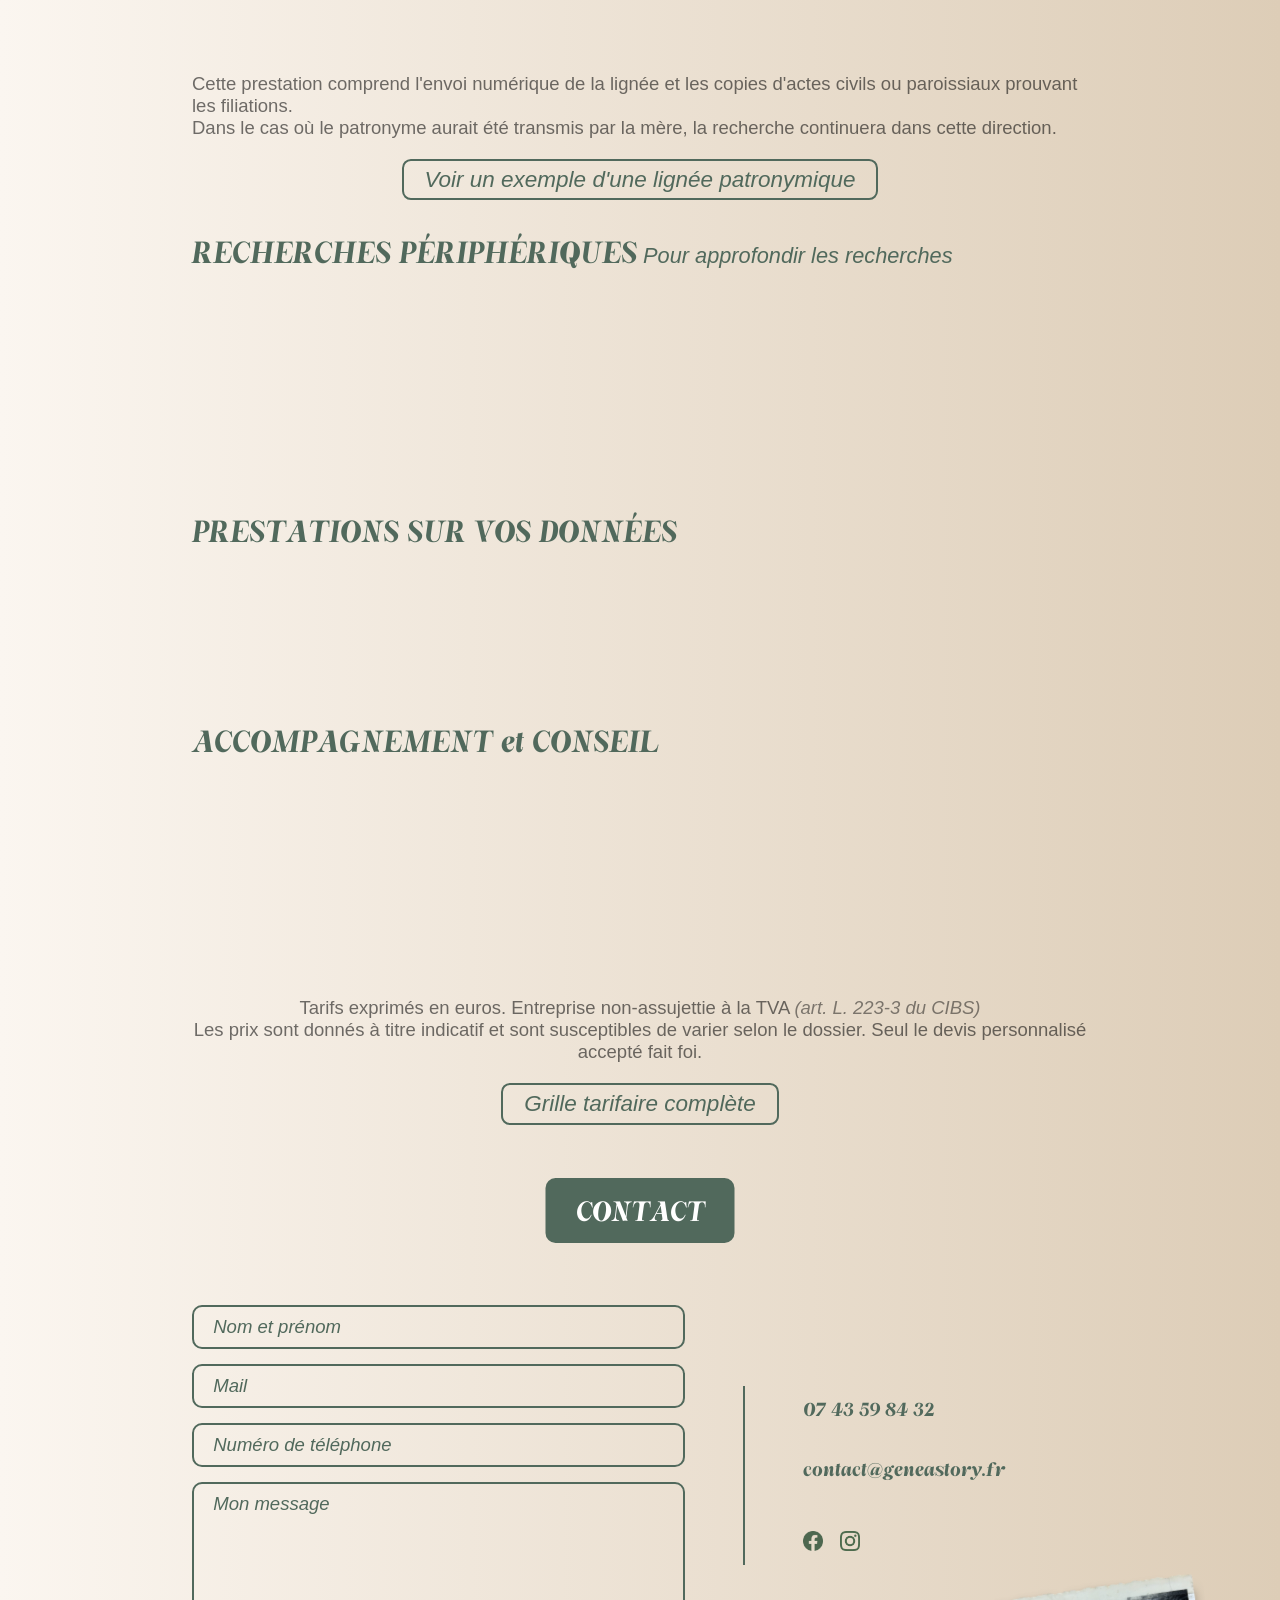
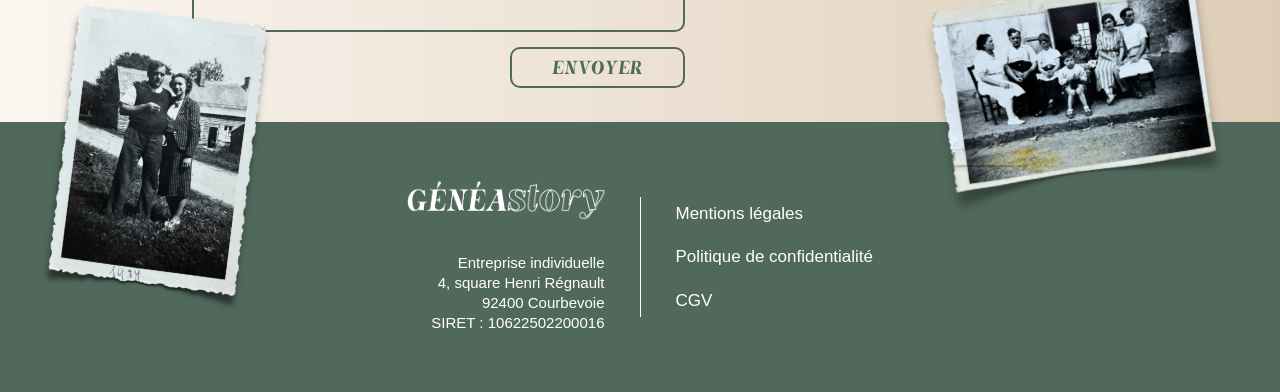
==== commit 92d87b97: "titre page + home page" ====
--- a/index.html
+++ b/index.html
@@ -14,7 +14,7 @@
     <!-- End Google Tag Manager -->
     <meta charset="UTF-8" />
     <meta name="viewport" content="width=device-width, initial-scale=1.0"/>
-    <title>Généastory | Recherche généalogique</title>
+    <title>Généastory | Généalogiste familial</title>
     <meta name="description" content="Avec Généastory, réalisez votre arbre généalogique et retrouvez vos ancêtres grâce à des recherches sur mesure et documentées. Transmettez votre histoire !">
     <meta name="format-detection" content="telephone=no">
     <link rel="icon" type="image/png" href="photos-site/logo-carre-geneastory.png">
--- a/css.css
+++ b/css.css
@@ -18,17 +18,18 @@
 
 body {
     overflow-x: clip;
+    background: 
+        linear-gradient(to right, 
+                        rgb(251, 246, 240), 
+                        rgb(221, 205, 183));
 }
 
 html {
     overscroll-behavior-y: none;
     overscroll-behavior-x: none;
     overflow-x: clip;
-    background: 
-        linear-gradient(to right, 
-                        rgb(251, 246, 240), 
-                        rgb(221, 205, 183));
-scrollbar-width: none; /* Firefox */
+    background: #51695C;
+    scrollbar-width: none; /* Firefox */
 }
 
 html::-webkit-scrollbar {
@@ -192,25 +193,6 @@
 
     .logo{
         height: clamp(25px, 10vw, 45px);
-    }
-
-    #nav-barre:has(.nav.open)::after {
-        content: "";
-        position: fixed;
-        margin-top: 8vh;
-        width: 100vw;    /* longueur */
-
-        height: 1px;
-
-        background: linear-gradient(
-            to right,
-            transparent,
-            rgba(255, 255, 255, 0.2) 25%,
-            rgba(255, 255, 255, 0.5) 50%,
-            rgba(255, 255, 255, 0.2) 75%,
-            transparent
-        );
-        transition: all 0.5s ease;
     }
 
     .nav{
@@ -444,6 +426,11 @@
 }
 
 @media screen and (max-width: 550px) {
+
+    #home {
+        height: 85vh;
+        transform: translateY(-5vh);
+    }
     
     #titre-site span {
         font-size: clamp(30px, 12.5vw, 75px);
@@ -455,8 +442,8 @@
 
     #archives-mobile {
         display: block;
-        width: 120vw;
-        top: 47.5%;
+        width: 125vw;
+        top: 50vh;
     }
 
     .texte-transparent{
@@ -648,7 +635,7 @@
     position: absolute;
     background: #51695C;
     color: white;
-    font-size: clamp(10.5px, 1.5vw, 25.5px);
+    font-size: clamp(10.5px, 1.2vw, 25.5px);
     font-weight: 300;
     z-index: 10;
     font-style: italic;
@@ -898,6 +885,12 @@
 }
 
 @media screen and (max-width: 550px) {
+
+    .carte.meilleure-vente::before {
+        font-size: clamp(10.5px, 3.25vw, 25.5px);
+        font-weight: 500;
+    }
+
 
     .carte:not(#carte-cadeau) p:not(.carte .prix) {
         font-size: clamp(10px, 3.25vw, 17.5px);
@@ -1446,7 +1439,7 @@
 
     #adresse {
         text-align: center;
-        line-height: clamp(14.5px, 1.75vh, 20px);
+        line-height: clamp(14.5px, 2.5vh, 20px);
         font-size: clamp(12px, 4.5vw, 15px);
         font-weight: 300;
         margin-top: clamp(7.5px, 0.75vh, 20px);
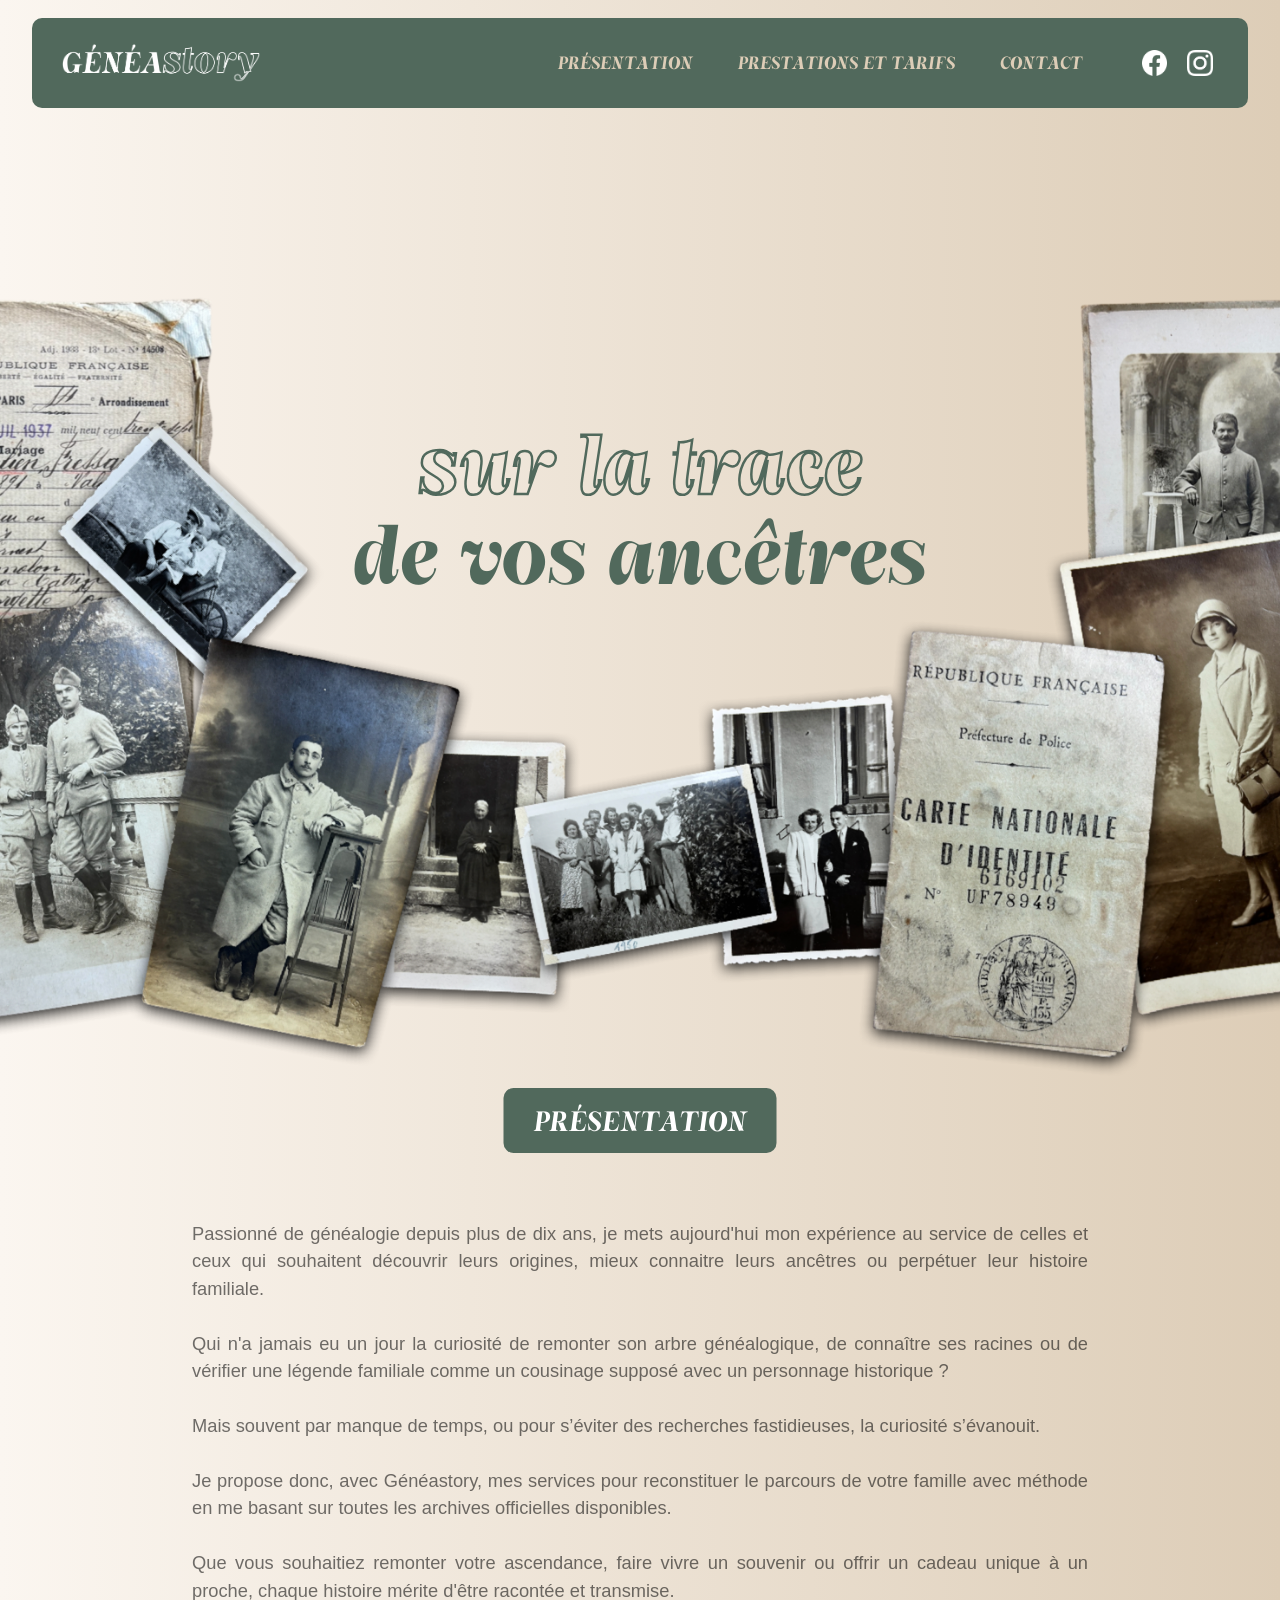
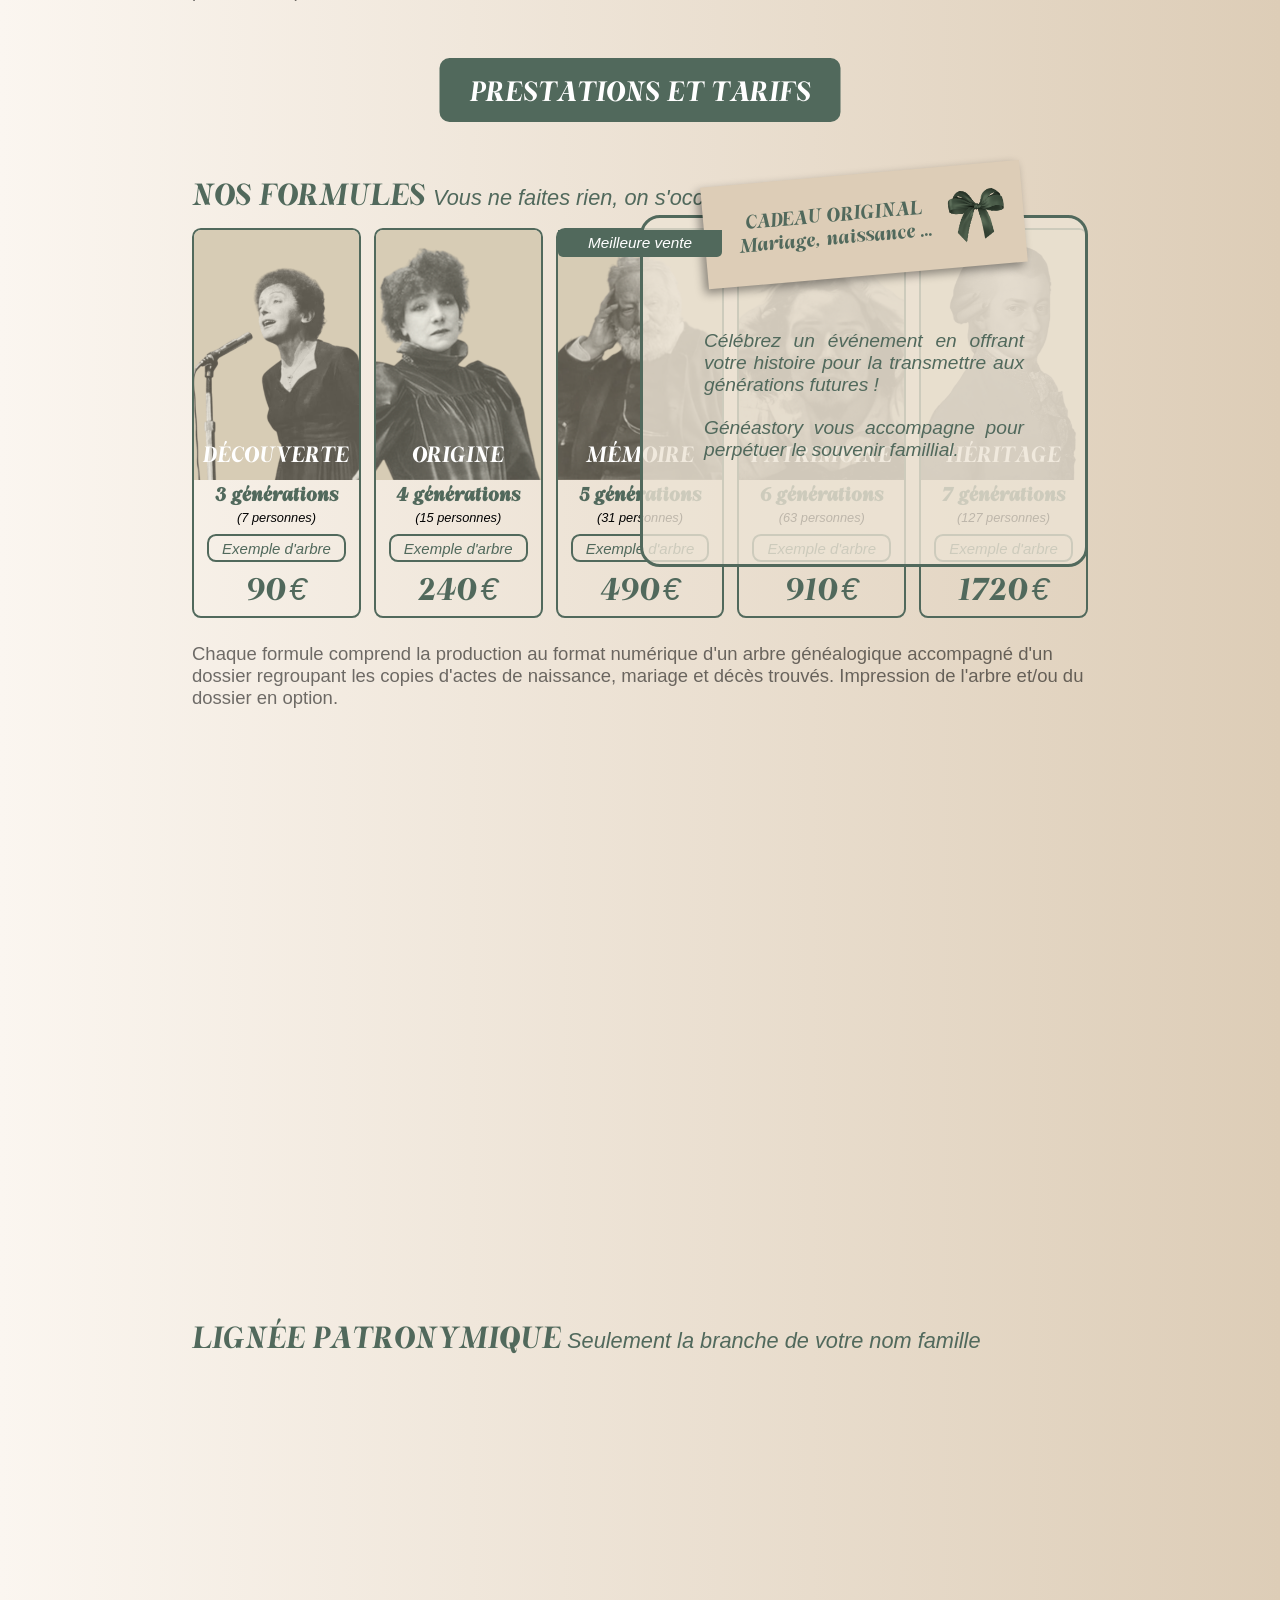
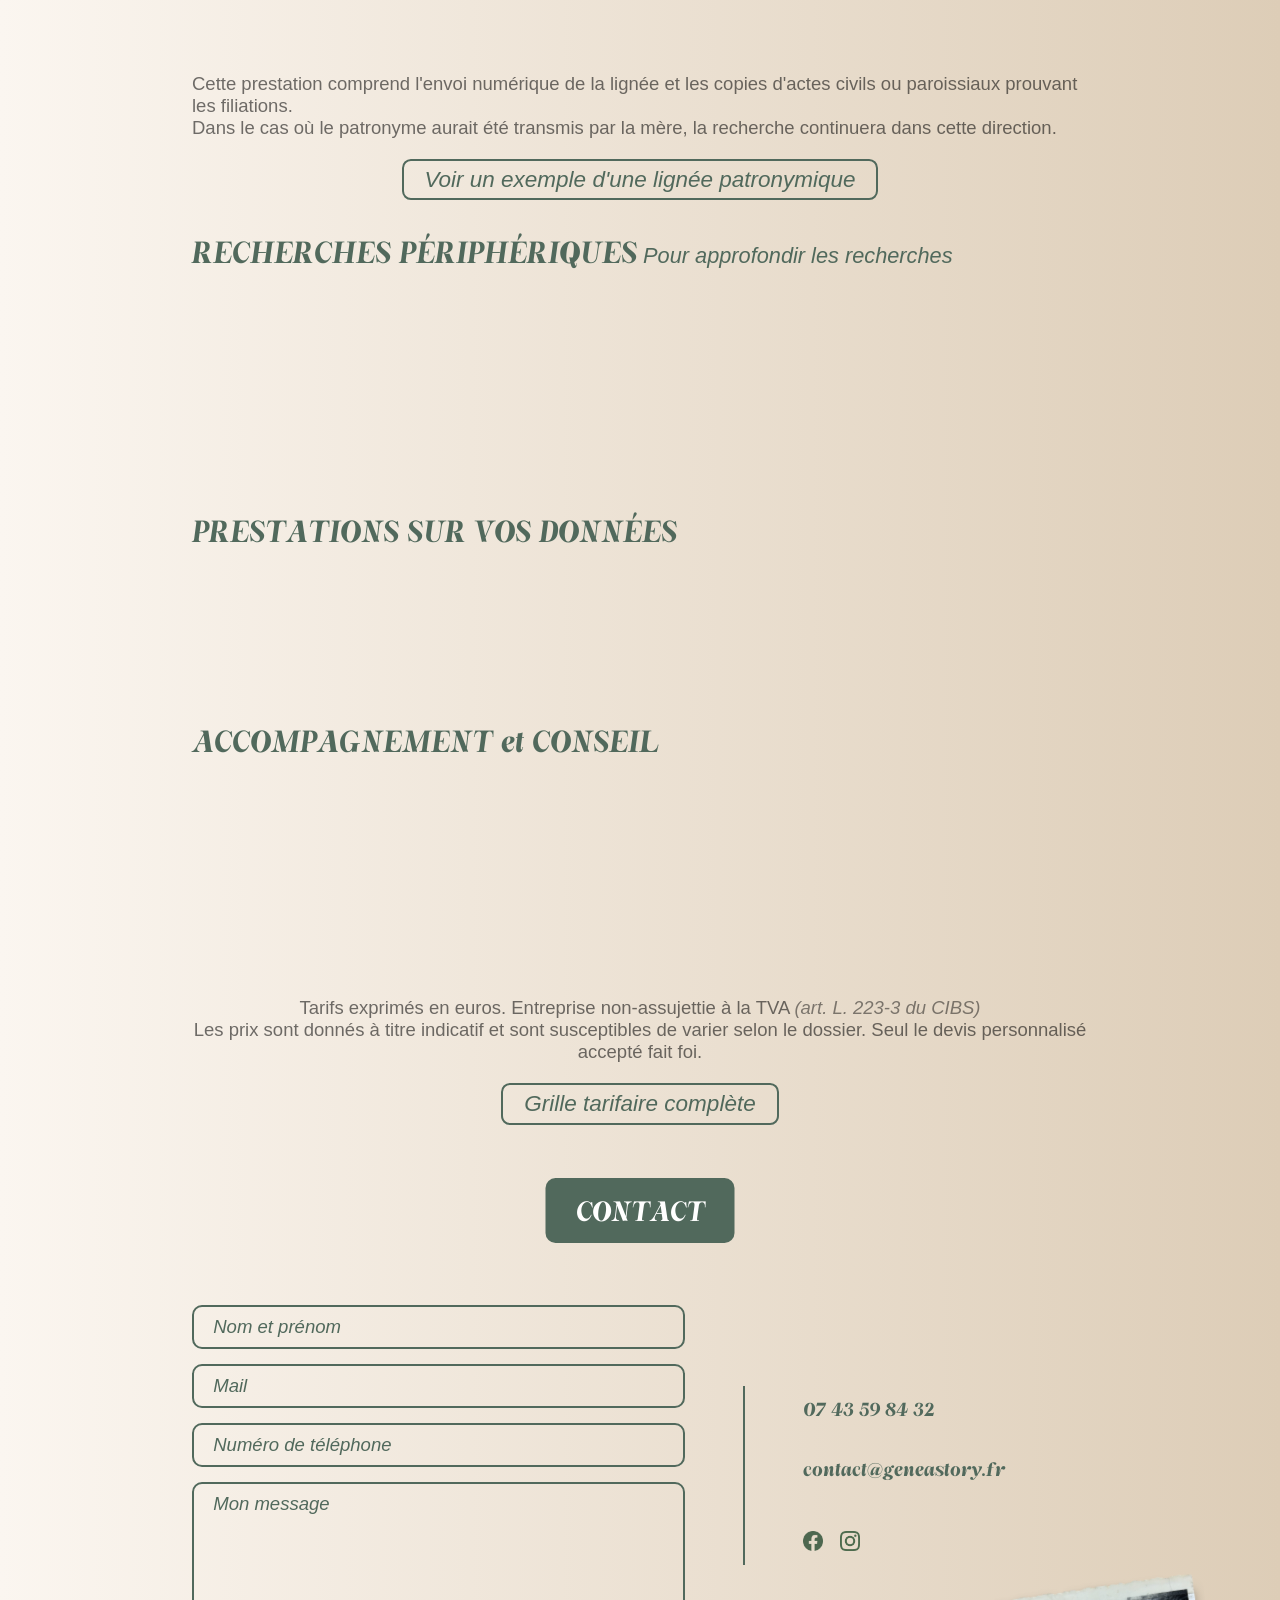
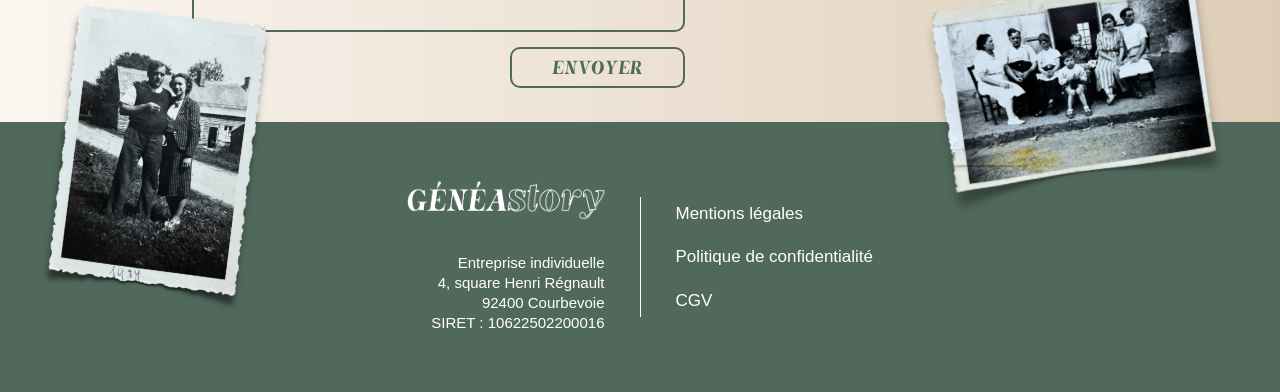
==== commit be8626de: "ajout google analytics" ====
--- a/index.html
+++ b/index.html
@@ -5,13 +5,16 @@
 <!DOCTYPE html>
 <html lang="fr">
 <head>
-    <!-- Google Tag Manager -->
-    <script>(function(w,d,s,l,i){w[l]=w[l]||[];w[l].push({'gtm.start':
-    new Date().getTime(),event:'gtm.js'});var f=d.getElementsByTagName(s)[0],
-    j=d.createElement(s),dl=l!='dataLayer'?'&l='+l:'';j.async=true;j.src=
-    'https://www.googletagmanager.com/gtm.js?id='+i+dl;f.parentNode.insertBefore(j,f);
-    })(window,document,'script','dataLayer','GTM-WKVCGJNR');</script>
-    <!-- End Google Tag Manager -->
+    <!-- Google tag (gtag.js) -->
+    <script async src="https://www.googletagmanager.com/gtag/js?id=G-FE7W3XB4JZ"></script>
+    <script>
+      window.dataLayer = window.dataLayer || [];
+      function gtag(){dataLayer.push(arguments);}
+      gtag('js', new Date());
+
+      gtag('config', 'G-FE7W3XB4JZ');
+    </script>
+    <!-- END Google tag (gtag.js) -->
     <meta charset="UTF-8" />
     <meta name="viewport" content="width=device-width, initial-scale=1.0"/>
     <title>Généastory | Généalogiste familial</title>
@@ -23,10 +26,6 @@
 </head>
 
 <body>
-    <!-- Google Tag Manager (noscript) -->
-    <noscript><iframe src="https://www.googletagmanager.com/ns.html?id=GTM-WKVCGJNR"
-    height="0" width="0" style="display:none;visibility:hidden"></iframe></noscript>
-    <!-- End Google Tag Manager (noscript) -->
     <header>
         <div id="nav-barre">
             <a href="#" class="lien-logo"><img alt="logo" class="logo" src="photos-site/logo-geneastory.png"></a>
--- a/css.css
+++ b/css.css
@@ -28,12 +28,20 @@
     overscroll-behavior-y: none;
     overscroll-behavior-x: none;
     overflow-x: clip;
-    background: #51695C;
+    background: linear-gradient(to right, 
+                        rgb(251, 246, 240), 
+                        rgb(221, 205, 183));
     scrollbar-width: none; /* Firefox */
 }
 
 html::-webkit-scrollbar {
     display: none; /* Chrome, Edge, Safari */
+}
+
+@media screen and (max-width: 550px) {
+    html {
+        background: #51695C;
+    }
 }
 
 /*
@@ -396,7 +404,7 @@
 #titre-site span {
     font-weight: lighter;
     font-family: Skene;
-    font-size: clamp(75px, 6.5vw, 200px);
+    font-size: clamp(75px, 6.5dvw, 200px);
     letter-spacing: -0.01em;
     display: flex;
     align-items: center;
@@ -421,15 +429,18 @@
 }
 
 #archives-mobile {
-    transform: translate(-50%, -45%);
+    transform: translate(-50%, 0);
     display: none;
 }
 
 @media screen and (max-width: 550px) {
 
     #home {
-        height: 85vh;
         transform: translateY(-5vh);
+    }
+
+    #titre-site {
+        top: 47.5vh;
     }
     
     #titre-site span {
@@ -443,7 +454,7 @@
     #archives-mobile {
         display: block;
         width: 125vw;
-        top: 50vh;
+        top: 0vh;
     }
 
     .texte-transparent{
@@ -480,7 +491,7 @@
 @media screen and (max-width: 550px) {
 
     #presentation {
-        margin-top: 20vh;
+        margin-top: 0;
     }
 
     #texte-presentation {
